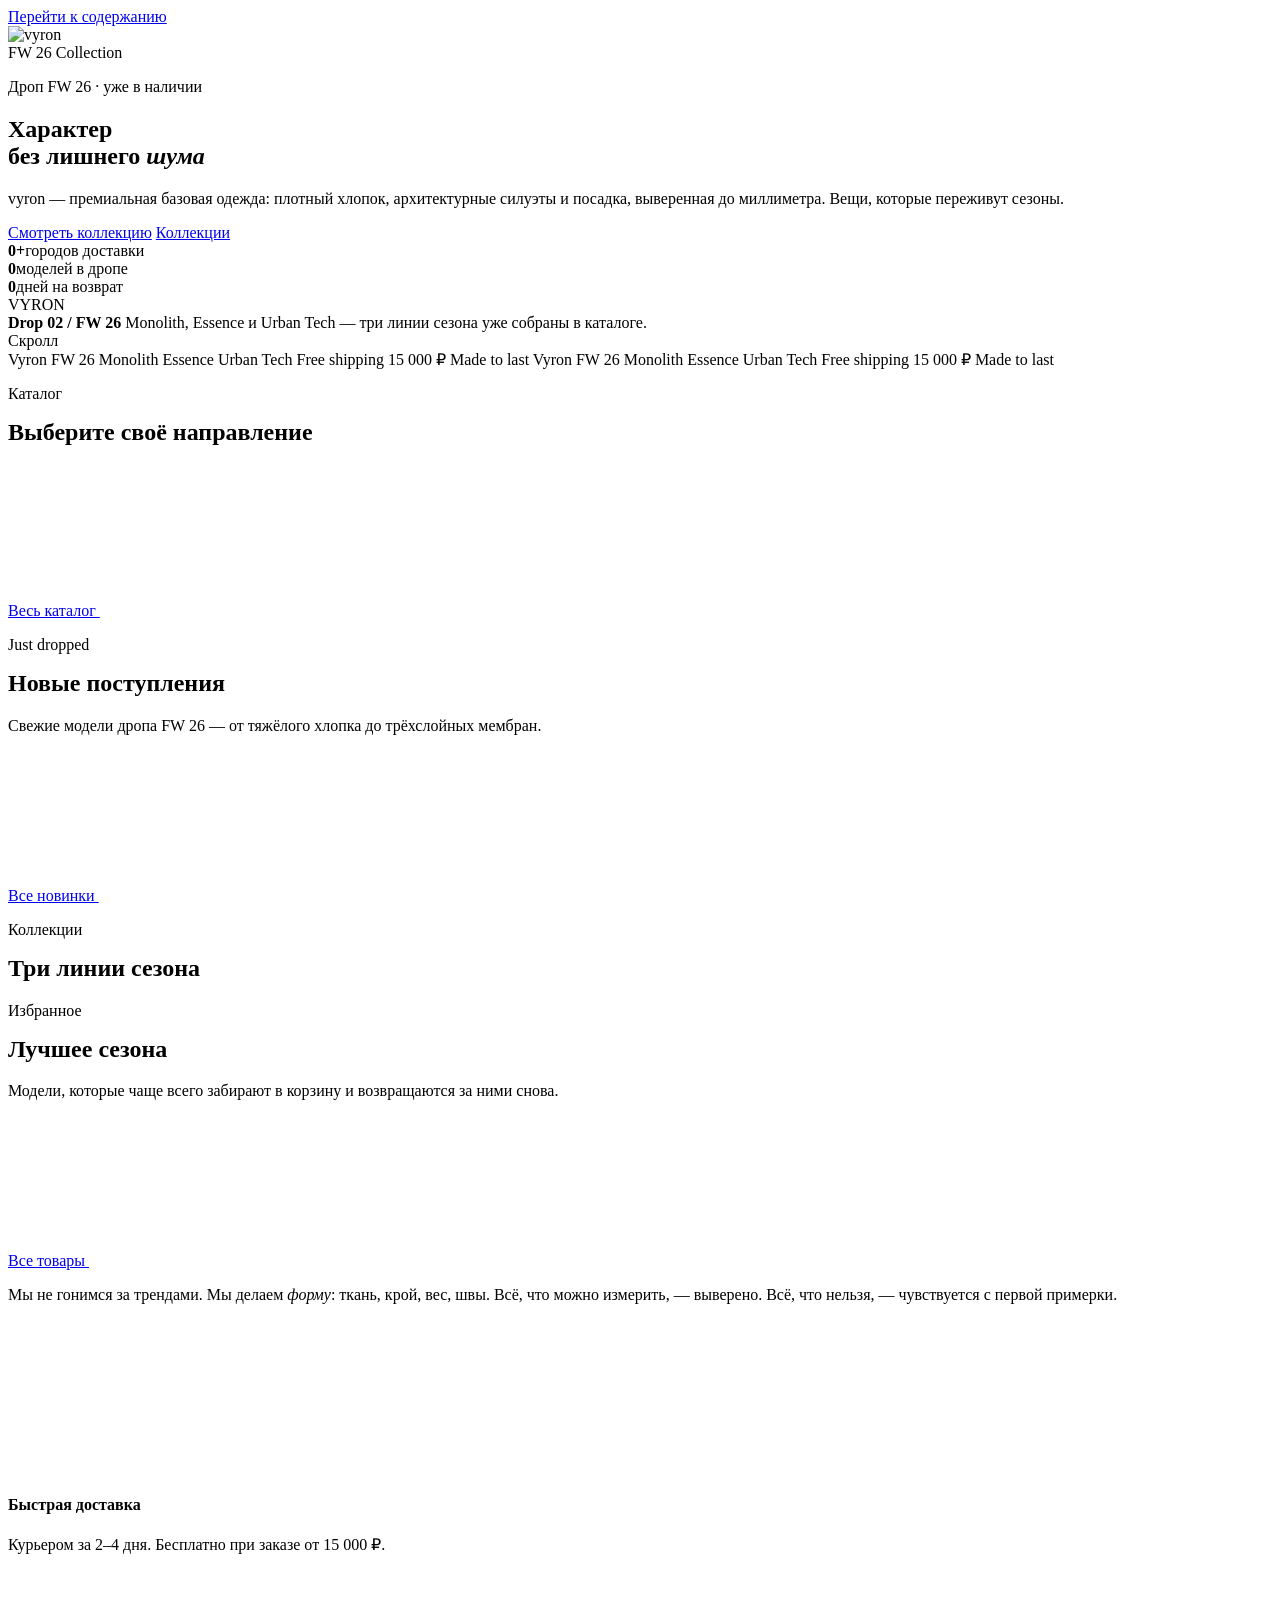
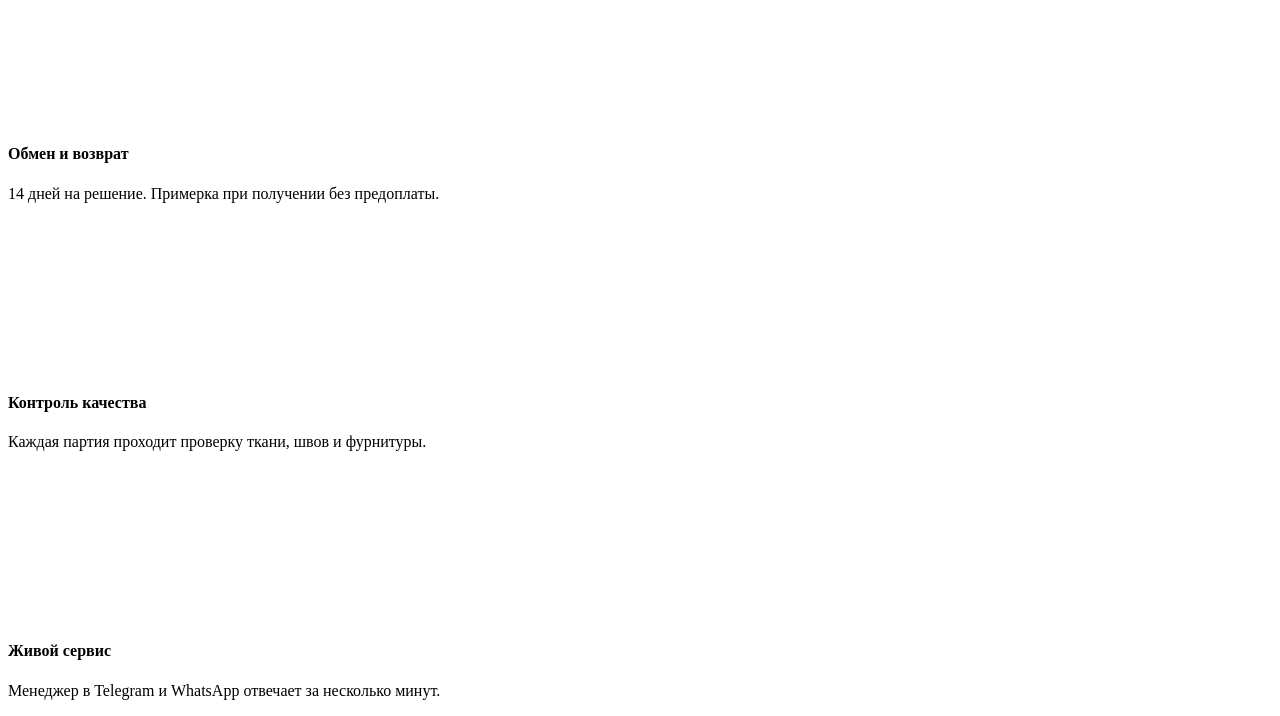
==== index.html @ 5dbfe6c2 "Add files via upload" ====
<!DOCTYPE html>
<html lang="ru">
<head>
  <meta charset="UTF-8">
  <meta name="viewport" content="width=device-width, initial-scale=1.0">
  <title>vyron — премиальная одежда нового поколения</title>
  <meta name="description" content="vyron — премиальный streetwear-бренд. Худи, футболки, брюки и куртки из плотных тканей с выверенными силуэтами. Новый дроп FW 26 уже в наличии.">
  <meta property="og:type" content="website">
  <meta property="og:site_name" content="vyron">
  <meta property="og:title" content="vyron — премиальная одежда нового поколения">
  <meta property="og:description" content="Плотные ткани, выверенные силуэты и никаких компромиссов. Дроп FW 26 в наличии.">
  <meta property="og:image" content="assets/logo.jpg">
  <meta name="theme-color" content="#0a0a0b">
  <link rel="icon" type="image/jpeg" href="assets/logo.jpg">
  <link rel="preconnect" href="https://fonts.googleapis.com">
  <link rel="preconnect" href="https://fonts.gstatic.com" crossorigin>
  <link href="https://fonts.googleapis.com/css2?family=Manrope:wght@400;500;600;700;800&family=Unbounded:wght@300;400;500;600&display=swap" rel="stylesheet">
  <link rel="stylesheet" href="css/variables.css">
  <link rel="stylesheet" href="css/reset.css">
  <link rel="stylesheet" href="css/global.css">
  <link rel="stylesheet" href="css/components.css">
  <link rel="stylesheet" href="css/pages.css">
  <link rel="stylesheet" href="css/responsive.css">
  <noscript><style>[data-reveal]{opacity:1;transform:none}.loader{display:none}</style></noscript>
</head>
<body data-page="home">
  <a class="skip-link" href="#main">Перейти к содержанию</a>
  <div class="loader" id="loader" role="status" aria-label="Загрузка сайта vyron">
    <div class="loader-inner">
      <img src="assets/logo.jpg" alt="vyron">
      <div class="loader-bar"><i></i></div>
      <span class="loader-caption">FW 26 Collection</span>
    </div>
  </div>

  <header id="site-header"></header>

  <main id="main" class="page">
    <section class="hero" aria-label="Главный баннер">
      <div class="hero-orb hero-orb-1" data-parallax="0.1"></div>
      <div class="hero-orb hero-orb-2" data-parallax="0.18"></div>
      <div class="container hero-inner">
        <div class="hero-copy">
          <p class="eyebrow" data-reveal>Дроп FW 26 · уже в наличии</p>
          <h1 class="hero-title" data-reveal data-reveal-delay="80">Характер<br>без лишнего <em>шума</em></h1>
          <p class="hero-sub" data-reveal data-reveal-delay="160">vyron — премиальная базовая одежда: плотный хлопок, архитектурные силуэты и посадка, выверенная до миллиметра. Вещи, которые переживут сезоны.</p>
          <div class="hero-cta" data-reveal data-reveal-delay="240">
            <a href="catalog.html" class="btn btn-primary btn-lg" data-magnetic="16">Смотреть коллекцию</a>
            <a href="#collections" class="btn btn-outline btn-lg">Коллекции</a>
          </div>
          <div class="hero-stats" data-reveal data-reveal-delay="320">
            <div class="hero-stat"><b data-counter="120" data-counter-suffix="+">0+</b><span>городов доставки</span></div>
            <div class="hero-stat"><b data-counter="25">0</b><span>моделей в дропе</span></div>
            <div class="hero-stat"><b data-counter="14">0</b><span>дней на возврат</span></div>
          </div>
        </div>
        <div class="hero-visual" aria-hidden="true">
          <span class="hero-ring"></span>
          <div class="hero-panel hero-panel-main">
            <span class="hero-panel-word">VYRON</span>
          </div>
          <div class="hero-panel-card">
            <b>Drop 02 / FW 26</b>
            <span>Monolith, Essence и Urban Tech — три линии сезона уже собраны в каталоге.</span>
          </div>
        </div>
      </div>
      <div class="hero-scroll-cue"><span>Скролл</span><i></i></div>
    </section>

    <section class="marquee" aria-hidden="true">
      <div class="marquee-track">
        <span>Vyron <i></i> FW 26 <i></i> Monolith <i></i> Essence <i></i> Urban Tech <i></i> Free shipping 15 000 ₽ <i></i> Made to last <i></i></span>
        <span>Vyron <i></i> FW 26 <i></i> Monolith <i></i> Essence <i></i> Urban Tech <i></i> Free shipping 15 000 ₽ <i></i> Made to last <i></i></span>
      </div>
    </section>

    <section class="section container" aria-labelledby="home-cats-title">
      <div class="section-head" data-reveal>
        <div>
          <p class="eyebrow">Каталог</p>
          <h2 id="home-cats-title" style="margin-top:12px">Выберите своё направление</h2>
        </div>
        <a href="catalog.html" class="link-arrow">Весь каталог <svg class="icon"><use href="#i-arrow-right"/></svg></a>
      </div>
      <div class="cat-grid" id="home-categories"></div>
    </section>

    <section class="section container" aria-labelledby="home-new-title">
      <div class="section-head" data-reveal>
        <div>
          <p class="eyebrow">Just dropped</p>
          <h2 id="home-new-title" style="margin-top:12px">Новые поступления</h2>
          <p class="section-sub">Свежие модели дропа FW 26 — от тяжёлого хлопка до трёхслойных мембран.</p>
        </div>
        <a href="catalog.html?category=new" class="link-arrow">Все новинки <svg class="icon"><use href="#i-arrow-right"/></svg></a>
      </div>
      <div class="h-scroll" id="home-new"></div>
    </section>

    <section class="section container" id="collections" aria-labelledby="home-col-title">
      <div class="section-head" data-reveal>
        <div>
          <p class="eyebrow">Коллекции</p>
          <h2 id="home-col-title" style="margin-top:12px">Три линии сезона</h2>
        </div>
      </div>
      <div class="collections-grid" id="collections-grid"></div>
    </section>

    <section class="section container" aria-labelledby="home-feat-title">
      <div class="section-head" data-reveal>
        <div>
          <p class="eyebrow">Избранное</p>
          <h2 id="home-feat-title" style="margin-top:12px">Лучшее сезона</h2>
          <p class="section-sub">Модели, которые чаще всего забирают в корзину и возвращаются за ними снова.</p>
        </div>
        <a href="catalog.html" class="link-arrow">Все товары <svg class="icon"><use href="#i-arrow-right"/></svg></a>
      </div>
      <div class="products-grid" id="home-featured"></div>
    </section>

    <section class="section manifesto container">
      <p class="manifesto-text" data-reveal>Мы не гонимся за трендами. Мы делаем <em>форму</em>: ткань, крой, вес, швы. Всё, что можно измерить, — выверено. Всё, что нельзя, — чувствуется с первой примерки.</p>
    </section>

    <section class="section container" aria-label="Преимущества">
      <div class="values-grid">
        <div class="value-item" data-reveal>
          <span class="value-icon"><svg class="icon"><use href="#i-truck"/></svg></span>
          <h4>Быстрая доставка</h4>
          <p>Курьером за 2–4 дня. Бесплатно при заказе от 15 000 ₽.</p>
        </div>
        <div class="value-item" data-reveal data-reveal-delay="70">
          <span class="value-icon"><svg class="icon"><use href="#i-refresh"/></svg></span>
          <h4>Обмен и возврат</h4>
          <p>14 дней на решение. Примерка при получении без предоплаты.</p>
        </div>
        <div class="value-item" data-reveal data-reveal-delay="140">
          <span class="value-icon"><svg class="icon"><use href="#i-shield"/></svg></span>
          <h4>Контроль качества</h4>
          <p>Каждая партия проходит проверку ткани, швов и фурнитуры.</p>
        </div>
        <div class="value-item" data-reveal data-reveal-delay="210">
          <span class="value-icon"><svg class="icon"><use href="#i-sparkle"/></svg></span>
          <h4>Живой сервис</h4>
          <p>Менеджер в Telegram и WhatsApp отвечает за несколько минут.</p>
        </div>
      </div>
    </section>
  </main>

  <footer id="site-footer"></footer>

  <script src="js/config.js" defer></script>
  <script src="js/utils.js" defer></script>
  <script src="js/products.js" defer></script>
  <script src="js/cart.js" defer></script>
  <script src="js/wishlist.js" defer></script>
  <script src="js/search.js" defer></script>
  <script src="js/ui.js" defer></script>
  <script src="js/animations.js" defer></script>
  <script src="js/catalog.js" defer></script>
  <script src="js/product.js" defer></script>
  <script src="js/checkout.js" defer></script>
  <script src="js/app.js" defer></script>
</body>
</html>
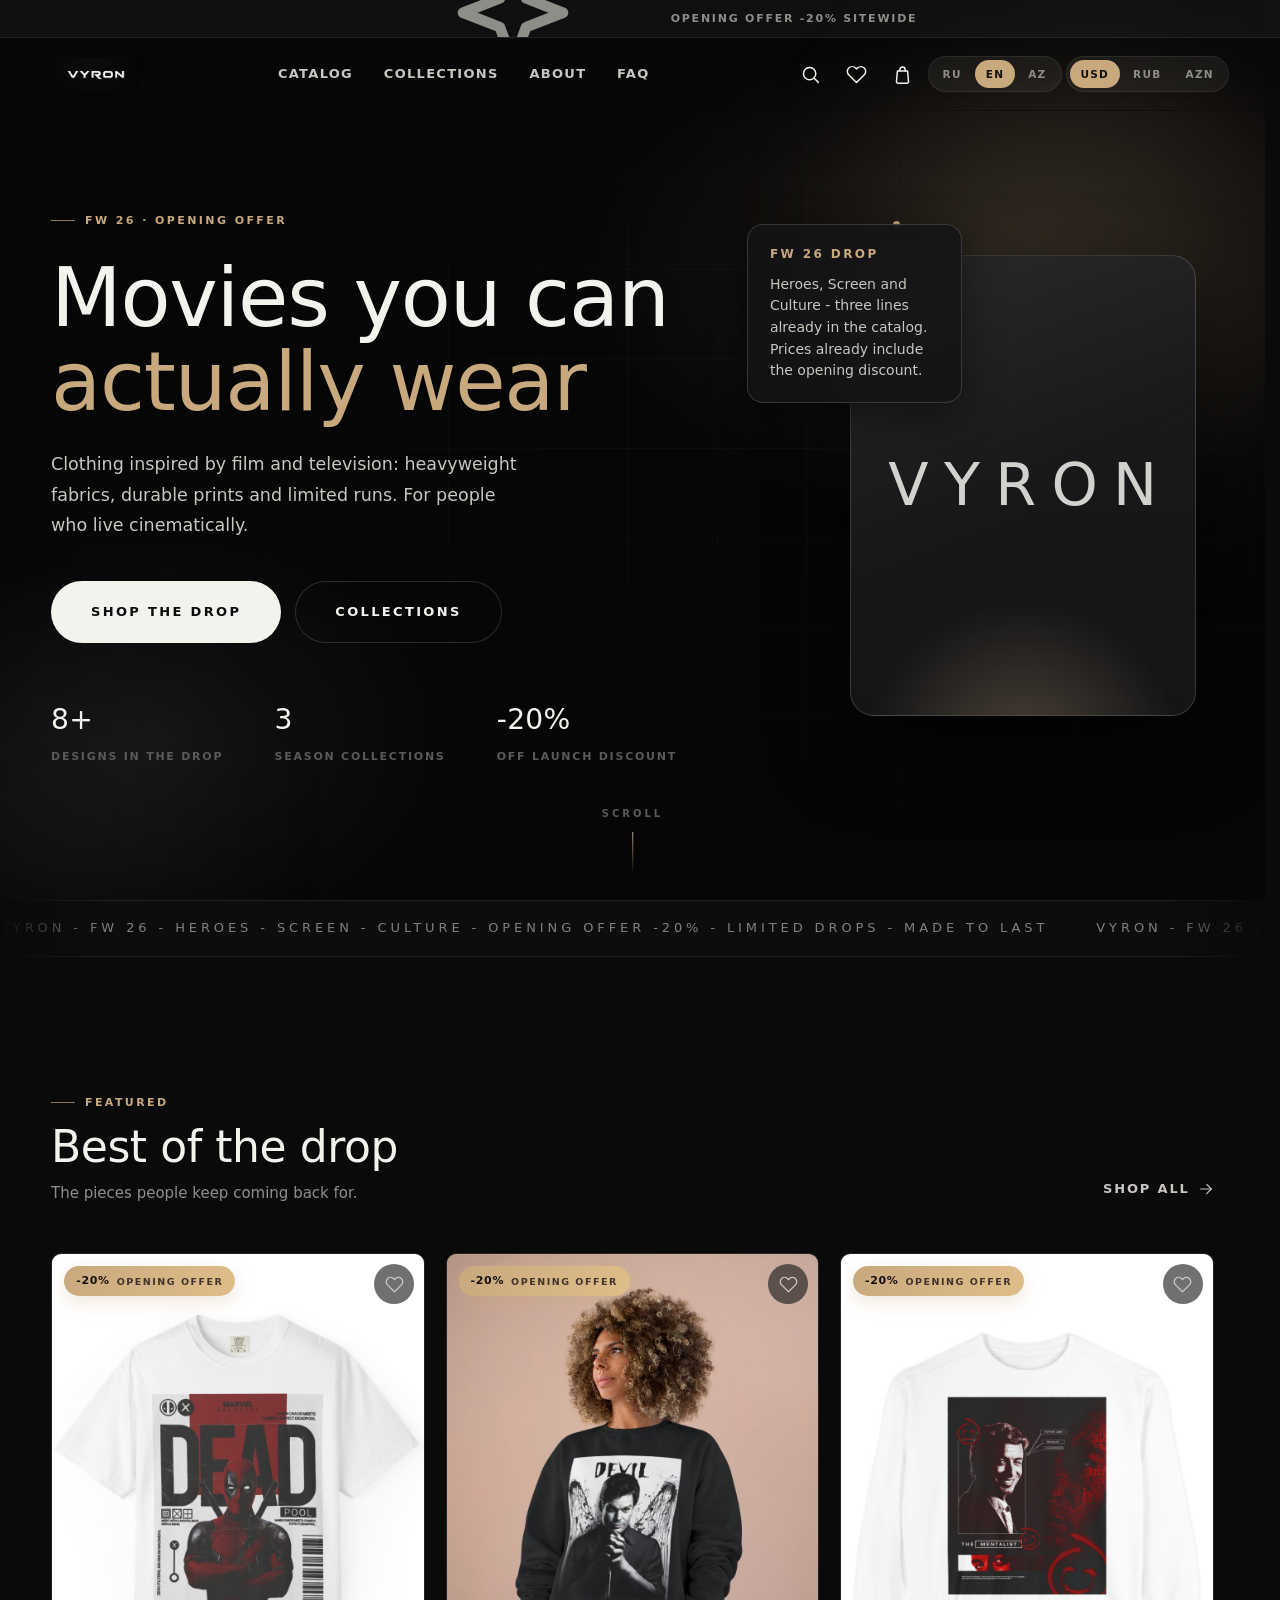
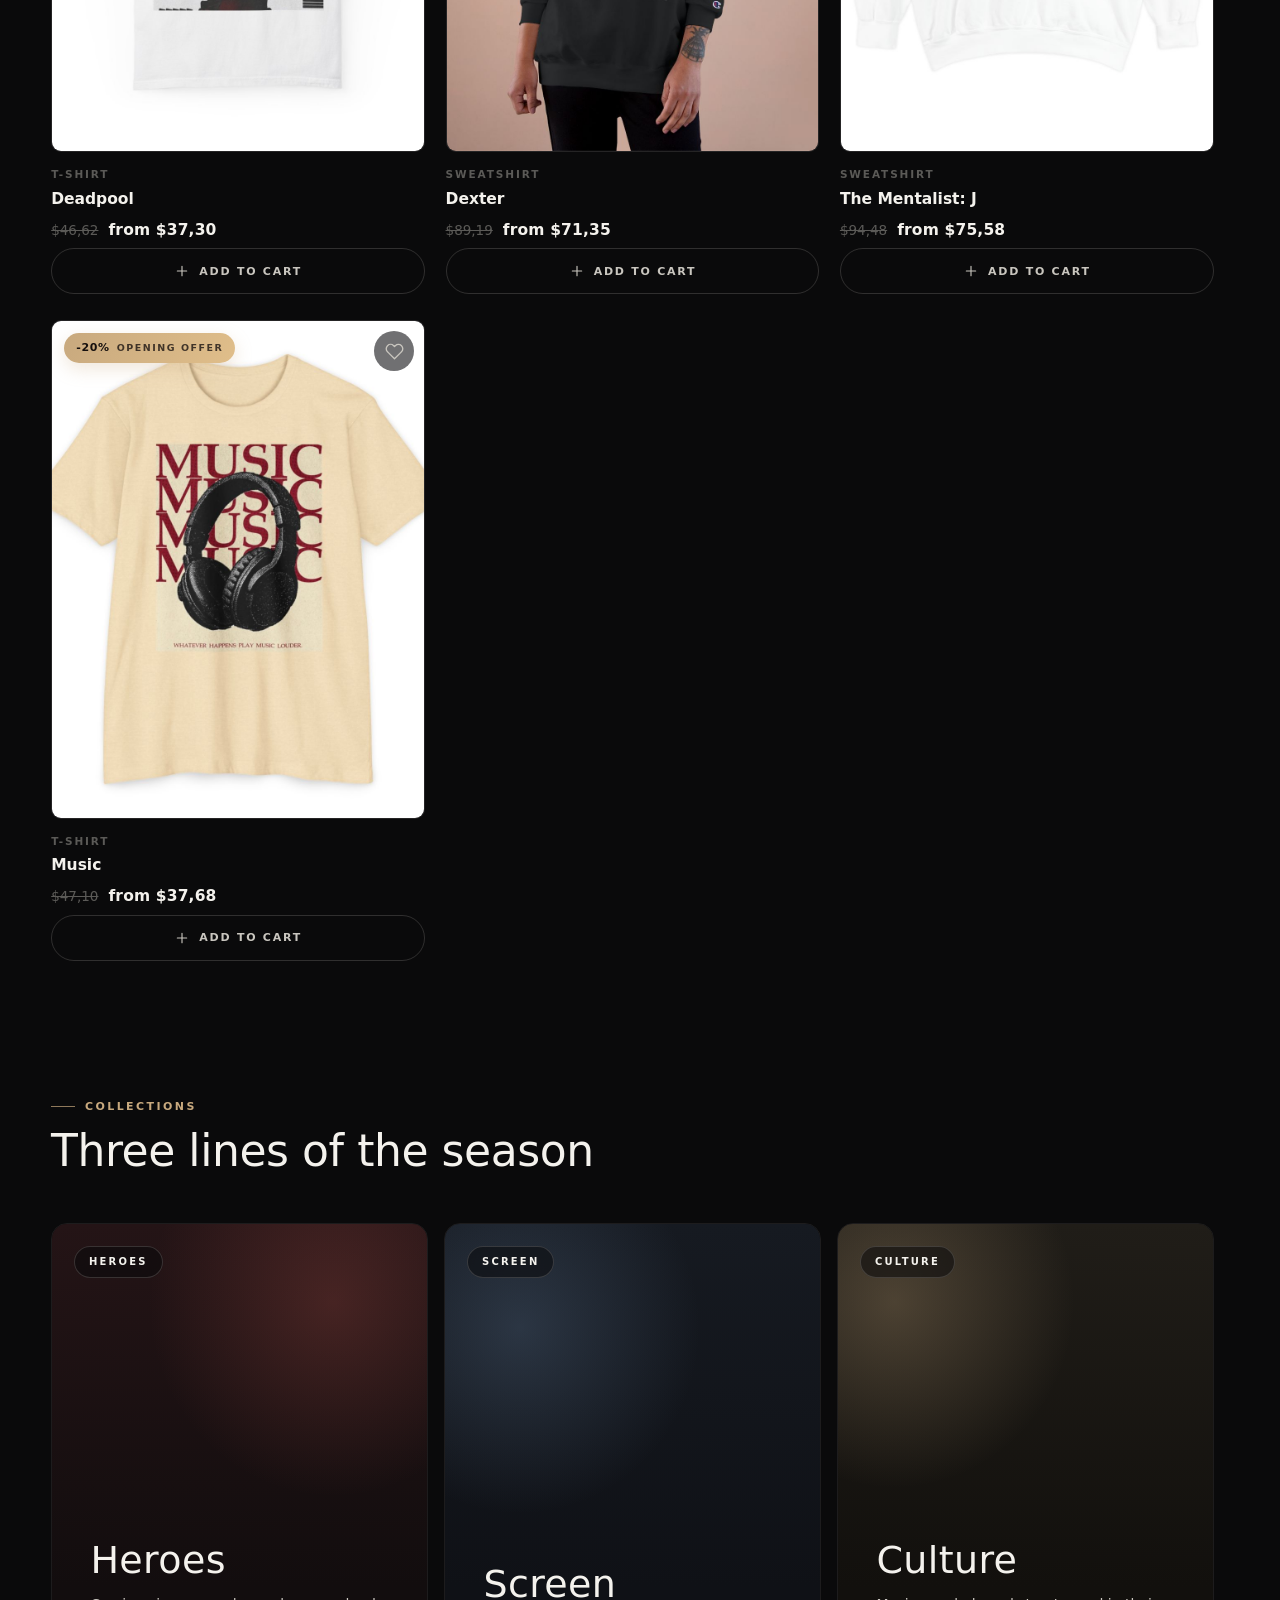
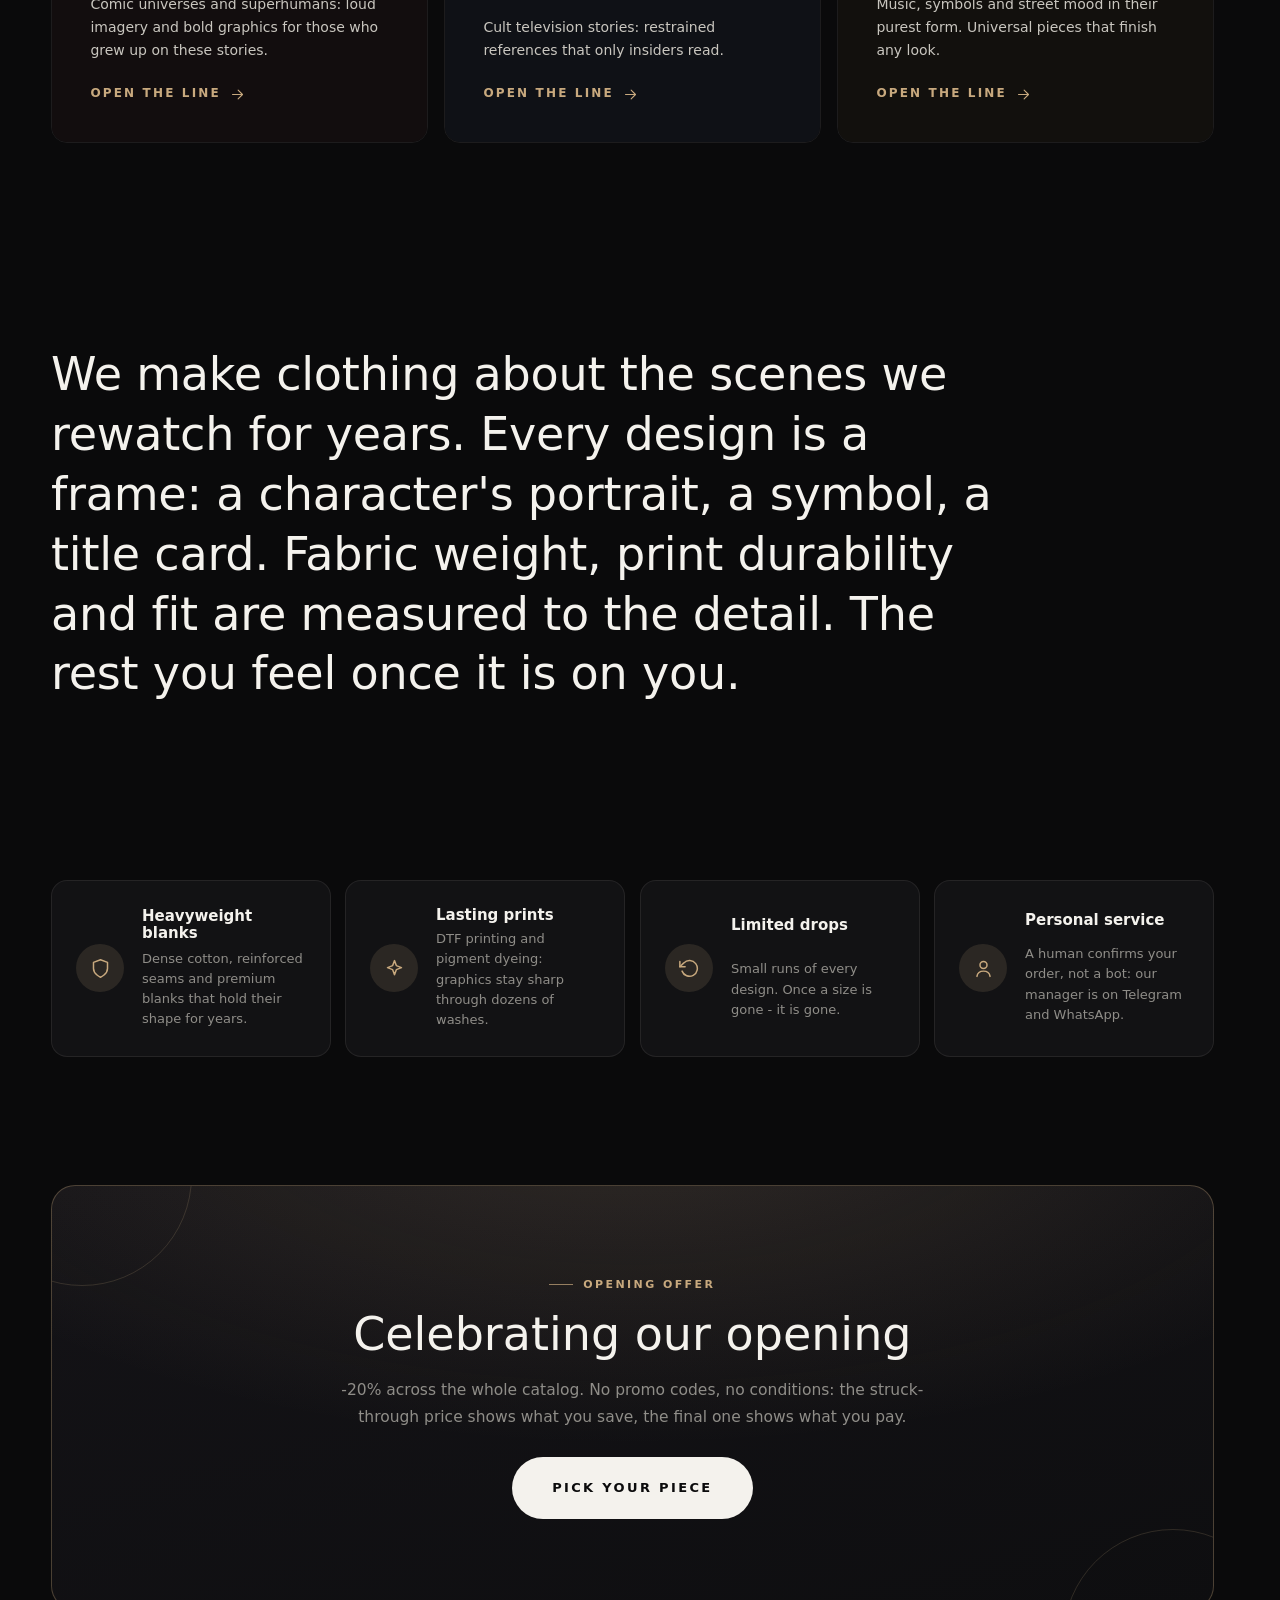
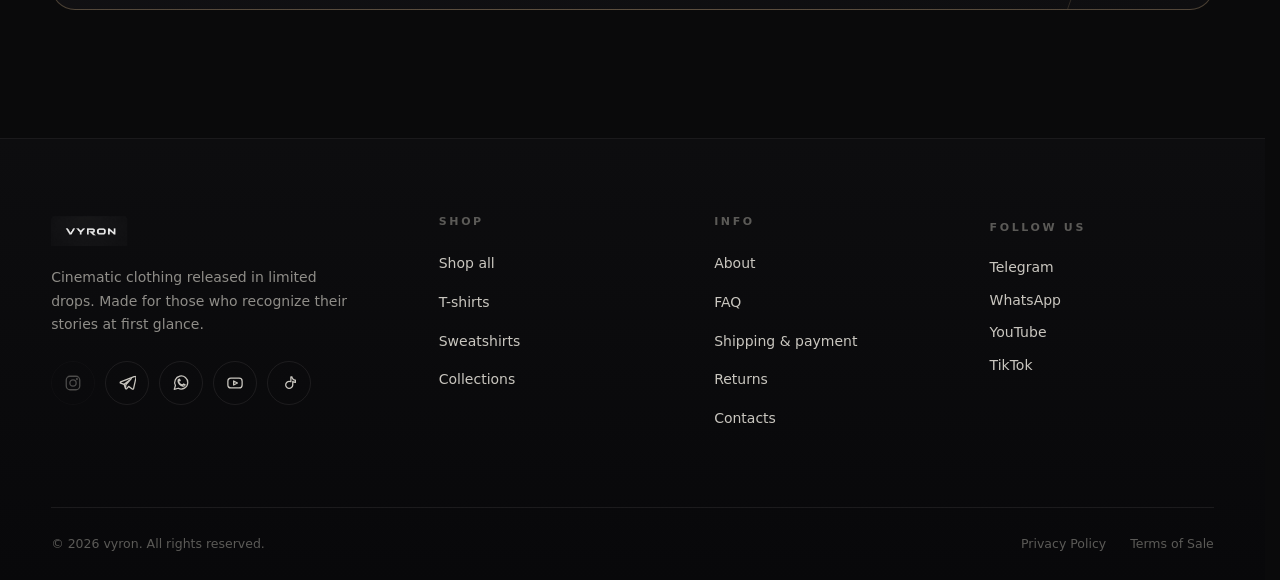
==== commit 40bc4f14: "Add files via upload" ====
--- a/index.html
+++ b/index.html
@@ -3,12 +3,12 @@
 <head>
   <meta charset="UTF-8">
   <meta name="viewport" content="width=device-width, initial-scale=1.0">
-  <title>vyron — премиальная одежда нового поколения</title>
-  <meta name="description" content="vyron — премиальный streetwear-бренд. Худи, футболки, брюки и куртки из плотных тканей с выверенными силуэтами. Новый дроп FW 26 уже в наличии.">
+  <title>vyron - кинематографичная одежда</title>
+  <meta name="description" content="vyron - одежда по мотивам фильмов и сериалов. Плотные ткани, стойкие принты, лимитированные дропы. Скидка в честь открытия -20%.">
   <meta property="og:type" content="website">
   <meta property="og:site_name" content="vyron">
-  <meta property="og:title" content="vyron — премиальная одежда нового поколения">
-  <meta property="og:description" content="Плотные ткани, выверенные силуэты и никаких компромиссов. Дроп FW 26 в наличии.">
+  <meta property="og:title" content="vyron - кинематографичная одежда">
+  <meta property="og:description" content="Плотные ткани, стойкие принты и лимитированные тиражи. Opening Offer -20% на весь каталог.">
   <meta property="og:image" content="assets/logo.jpg">
   <meta name="theme-color" content="#0a0a0b">
   <link rel="icon" type="image/jpeg" href="assets/logo.jpg">
@@ -29,29 +29,29 @@
     <div class="loader-inner">
       <img src="assets/logo.jpg" alt="vyron">
       <div class="loader-bar"><i></i></div>
-      <span class="loader-caption">FW 26 Collection</span>
+      <span class="loader-caption" data-i18n="loader.caption">FW 26 · Opening Offer</span>
     </div>
   </div>
 
   <header id="site-header"></header>
 
   <main id="main" class="page">
-    <section class="hero" aria-label="Главный баннер">
+    <section class="hero" aria-label="vyron FW 26">
       <div class="hero-orb hero-orb-1" data-parallax="0.1"></div>
       <div class="hero-orb hero-orb-2" data-parallax="0.18"></div>
       <div class="container hero-inner">
         <div class="hero-copy">
-          <p class="eyebrow" data-reveal>Дроп FW 26 · уже в наличии</p>
-          <h1 class="hero-title" data-reveal data-reveal-delay="80">Характер<br>без лишнего <em>шума</em></h1>
-          <p class="hero-sub" data-reveal data-reveal-delay="160">vyron — премиальная базовая одежда: плотный хлопок, архитектурные силуэты и посадка, выверенная до миллиметра. Вещи, которые переживут сезоны.</p>
+          <p class="eyebrow" data-reveal data-i18n="hero.eyebrow">FW 26 · Opening Offer</p>
+          <h1 class="hero-title" data-reveal data-reveal-delay="80"><span data-i18n="hero.titleA">Кино, которое</span><br><em data-i18n="hero.titleB">можно носить</em></h1>
+          <p class="hero-sub" data-reveal data-reveal-delay="160" data-i18n="hero.sub">Одежда по мотивам фильмов и сериалов: плотные ткани, стойкие принты и лимитированные тиражи. Для тех, кто живёт кинематографично.</p>
           <div class="hero-cta" data-reveal data-reveal-delay="240">
-            <a href="catalog.html" class="btn btn-primary btn-lg" data-magnetic="16">Смотреть коллекцию</a>
-            <a href="#collections" class="btn btn-outline btn-lg">Коллекции</a>
+            <a href="catalog.html" class="btn btn-primary btn-lg" data-magnetic="16" data-i18n="hero.cta1">Смотреть каталог</a>
+            <a href="#collections" class="btn btn-outline btn-lg" data-i18n="hero.cta2">Коллекции</a>
           </div>
           <div class="hero-stats" data-reveal data-reveal-delay="320">
-            <div class="hero-stat"><b data-counter="120" data-counter-suffix="+">0+</b><span>городов доставки</span></div>
-            <div class="hero-stat"><b data-counter="25">0</b><span>моделей в дропе</span></div>
-            <div class="hero-stat"><b data-counter="14">0</b><span>дней на возврат</span></div>
+            <div class="hero-stat"><b>8+</b><span data-i18n="hero.stat1">дизайнов в дропе</span></div>
+            <div class="hero-stat"><b>3</b><span data-i18n="hero.stat2">коллекции сезона</span></div>
+            <div class="hero-stat"><b>-20%</b><span data-i18n="hero.stat3">скидка на запуск</span></div>
           </div>
         </div>
         <div class="hero-visual" aria-hidden="true">
@@ -60,92 +60,101 @@
             <span class="hero-panel-word">VYRON</span>
           </div>
           <div class="hero-panel-card">
-            <b>Drop 02 / FW 26</b>
-            <span>Monolith, Essence и Urban Tech — три линии сезона уже собраны в каталоге.</span>
+            <b data-i18n="hero.panelCardTitle">Дроп FW 26</b>
+            <span data-i18n="hero.panelCardText">Герои, Сериалы и Культура - три линии уже в каталоге. Цены уже со скидкой открытия.</span>
           </div>
         </div>
       </div>
-      <div class="hero-scroll-cue"><span>Скролл</span><i></i></div>
+      <div class="hero-scroll-cue"><span data-i18n="hero.scroll">Скролл</span><i></i></div>
     </section>
 
     <section class="marquee" aria-hidden="true">
       <div class="marquee-track">
-        <span>Vyron <i></i> FW 26 <i></i> Monolith <i></i> Essence <i></i> Urban Tech <i></i> Free shipping 15 000 ₽ <i></i> Made to last <i></i></span>
-        <span>Vyron <i></i> FW 26 <i></i> Monolith <i></i> Essence <i></i> Urban Tech <i></i> Free shipping 15 000 ₽ <i></i> Made to last <i></i></span>
+        <span data-i18n="marquee">vyron - FW 26 - Heroes - Screen - Culture - Opening Offer -20% - Limited drops - Made to last</span>
+        <span data-i18n="marquee">vyron - FW 26 - Heroes - Screen - Culture - Opening Offer -20% - Limited drops - Made to last</span>
       </div>
     </section>
 
-    <section class="section container" aria-labelledby="home-cats-title">
+    <section class="section container" aria-labelledby="home-feat-title">
       <div class="section-head" data-reveal>
         <div>
-          <p class="eyebrow">Каталог</p>
-          <h2 id="home-cats-title" style="margin-top:12px">Выберите своё направление</h2>
+          <p class="eyebrow" data-i18n="sec.featEyebrow">Избранное</p>
+          <h2 id="home-feat-title" style="margin-top:12px" data-i18n="sec.featTitle">Лучшее дропа</h2>
+          <p class="section-sub" data-i18n="sec.featSub">Модели, которые чаще всего забирают в корзину и возвращаются за ними снова.</p>
         </div>
-        <a href="catalog.html" class="link-arrow">Весь каталог <svg class="icon"><use href="#i-arrow-right"/></svg></a>
+        <a href="catalog.html" class="link-arrow"><span data-i18n="nav.shopAll">Все товары</span> <svg class="icon"><use href="#i-arrow-right"/></svg></a>
       </div>
-      <div class="cat-grid" id="home-categories"></div>
-    </section>
-
-    <section class="section container" aria-labelledby="home-new-title">
-      <div class="section-head" data-reveal>
-        <div>
-          <p class="eyebrow">Just dropped</p>
-          <h2 id="home-new-title" style="margin-top:12px">Новые поступления</h2>
-          <p class="section-sub">Свежие модели дропа FW 26 — от тяжёлого хлопка до трёхслойных мембран.</p>
-        </div>
-        <a href="catalog.html?category=new" class="link-arrow">Все новинки <svg class="icon"><use href="#i-arrow-right"/></svg></a>
-      </div>
-      <div class="h-scroll" id="home-new"></div>
+      <div class="products-grid" id="home-featured"></div>
     </section>
 
     <section class="section container" id="collections" aria-labelledby="home-col-title">
       <div class="section-head" data-reveal>
         <div>
-          <p class="eyebrow">Коллекции</p>
-          <h2 id="home-col-title" style="margin-top:12px">Три линии сезона</h2>
+          <p class="eyebrow" data-i18n="sec.colEyebrow">Коллекции</p>
+          <h2 id="home-col-title" style="margin-top:12px" data-i18n="sec.colTitle">Три линии сезона</h2>
         </div>
       </div>
-      <div class="collections-grid" id="collections-grid"></div>
-    </section>
-
-    <section class="section container" aria-labelledby="home-feat-title">
-      <div class="section-head" data-reveal>
-        <div>
-          <p class="eyebrow">Избранное</p>
-          <h2 id="home-feat-title" style="margin-top:12px">Лучшее сезона</h2>
-          <p class="section-sub">Модели, которые чаще всего забирают в корзину и возвращаются за ними снова.</p>
-        </div>
-        <a href="catalog.html" class="link-arrow">Все товары <svg class="icon"><use href="#i-arrow-right"/></svg></a>
+      <div class="collections-grid">
+        <a href="catalog.html?collection=heroes" class="collection-card" data-reveal>
+          <span class="collection-bg c-heroes"></span>
+          <span class="collection-tag" data-i18n="col.heroes.tag">Heroes</span>
+          <h3 data-i18n="col.heroes.title">Герои</h3>
+          <p data-i18n="col.heroes.desc">Комикс-вселенные и супергерои: громкие образы и контрастная графика для тех, кто вырос на этих историях.</p>
+          <span class="collection-link"><span data-i18n="col.openLink">Открыть линию</span> <svg class="icon"><use href="#i-arrow-right"/></svg></span>
+        </a>
+        <a href="catalog.html?collection=screen" class="collection-card" data-reveal data-reveal-delay="90">
+          <span class="collection-bg c-series"></span>
+          <span class="collection-tag" data-i18n="col.screen.tag">Screen</span>
+          <h3 data-i18n="col.screen.title">Сериалы</h3>
+          <p data-i18n="col.screen.desc">Культовые экранные истории: сдержанные отсылки, которые считывают только свои.</p>
+          <span class="collection-link"><span data-i18n="col.openLink">Открыть линию</span> <svg class="icon"><use href="#i-arrow-right"/></svg></span>
+        </a>
+        <a href="catalog.html?collection=culture" class="collection-card" data-reveal data-reveal-delay="180">
+          <span class="collection-bg c-culture"></span>
+          <span class="collection-tag" data-i18n="col.culture.tag">Culture</span>
+          <h3 data-i18n="col.culture.title">Культура</h3>
+          <p data-i18n="col.culture.desc">Музыка, символы и настроение улиц в чистом виде. Универсальные вещи, собирающие образ целиком.</p>
+          <span class="collection-link"><span data-i18n="col.openLink">Открыть линию</span> <svg class="icon"><use href="#i-arrow-right"/></svg></span>
+        </a>
       </div>
-      <div class="products-grid" id="home-featured"></div>
     </section>
 
     <section class="section manifesto container">
-      <p class="manifesto-text" data-reveal>Мы не гонимся за трендами. Мы делаем <em>форму</em>: ткань, крой, вес, швы. Всё, что можно измерить, — выверено. Всё, что нельзя, — чувствуется с первой примерки.</p>
+      <p class="eyebrow" data-reveal data-i18n="sec.storyEyebrow">Философия</p>
+      <p class="manifesto-text" data-reveal data-reveal-delay="80" data-i18n="sec.storyText">Мы делаем одежду о сценах, которые пересматриваем годами. Каждый дизайн - это кадр: портрет героя, символ, титр. Плотность ткани, стойкость печати и посадка выверены до деталей. Остальное чувствуется, когда вещь на тебе.</p>
     </section>
 
     <section class="section container" aria-label="Преимущества">
       <div class="values-grid">
         <div class="value-item" data-reveal>
-          <span class="value-icon"><svg class="icon"><use href="#i-truck"/></svg></span>
-          <h4>Быстрая доставка</h4>
-          <p>Курьером за 2–4 дня. Бесплатно при заказе от 15 000 ₽.</p>
+          <span class="value-icon"><svg class="icon"><use href="#i-shield"/></svg></span>
+          <h4 data-i18n="why.i1t">Плотные бланки</h4>
+          <p data-i18n="why.i1d">Тяжёлый хлопок, усиленные швы и заготовки премиум-класса, которые держат форму годами.</p>
         </div>
         <div class="value-item" data-reveal data-reveal-delay="70">
-          <span class="value-icon"><svg class="icon"><use href="#i-refresh"/></svg></span>
-          <h4>Обмен и возврат</h4>
-          <p>14 дней на решение. Примерка при получении без предоплаты.</p>
+          <span class="value-icon"><svg class="icon"><use href="#i-sparkle"/></svg></span>
+          <h4 data-i18n="why.i2t">Стойкие принты</h4>
+          <p data-i18n="why.i2d">DTF-печать и пигментное окрашивание: графика сохраняет контраст после десятков стирок.</p>
         </div>
         <div class="value-item" data-reveal data-reveal-delay="140">
-          <span class="value-icon"><svg class="icon"><use href="#i-shield"/></svg></span>
-          <h4>Контроль качества</h4>
-          <p>Каждая партия проходит проверку ткани, швов и фурнитуры.</p>
+          <span class="value-icon"><svg class="icon"><use href="#i-refresh"/></svg></span>
+          <h4 data-i18n="why.i3t">Лимитированные дропы</h4>
+          <p data-i18n="why.i3d">Небольшие тиражи каждого дизайна. Когда размер заканчивается - он заканчивается.</p>
         </div>
         <div class="value-item" data-reveal data-reveal-delay="210">
-          <span class="value-icon"><svg class="icon"><use href="#i-sparkle"/></svg></span>
-          <h4>Живой сервис</h4>
-          <p>Менеджер в Telegram и WhatsApp отвечает за несколько минут.</p>
+          <span class="value-icon"><svg class="icon"><use href="#i-user"/></svg></span>
+          <h4 data-i18n="why.i4t">Живой сервис</h4>
+          <p data-i18n="why.i4d">Заказ подтверждает человек, а не бот: менеджер на связи в Telegram и WhatsApp.</p>
         </div>
+      </div>
+    </section>
+
+    <section class="section container" aria-labelledby="offer-title">
+      <div class="offer-band" data-reveal>
+        <p class="eyebrow" data-i18n="sec.offerEyebrow">Opening Offer</p>
+        <h2 id="offer-title" data-i18n="sec.offerTitle">Скидка в честь открытия</h2>
+        <p class="offer-band-text" data-i18n="sec.offerText">-20% на весь каталог. Без промокодов и условий: зачёркнутая цена показывает выгоду, а итоговая - то, что вы платите.</p>
+        <a href="catalog.html" class="btn btn-primary btn-lg" data-magnetic="14" data-i18n="sec.offerCta">Выбрать вещь</a>
       </div>
     </section>
   </main>
@@ -153,11 +162,13 @@
   <footer id="site-footer"></footer>
 
   <script src="js/config.js" defer></script>
+  <script src="js/i18n.js" defer></script>
+  <script src="js/currency.js" defer></script>
   <script src="js/utils.js" defer></script>
+  <script src="js/catalog.data.js" defer></script>
   <script src="js/products.js" defer></script>
   <script src="js/cart.js" defer></script>
   <script src="js/wishlist.js" defer></script>
-  <script src="js/search.js" defer></script>
   <script src="js/ui.js" defer></script>
   <script src="js/animations.js" defer></script>
   <script src="js/catalog.js" defer></script>
--- a/css/variables.css
+++ b/css/variables.css
@@ -0,0 +1,56 @@
+:root {
+  --color-bg: #0a0a0b;
+  --color-bg-deep: #060607;
+  --color-surface: #121214;
+  --color-surface-2: #18181b;
+  --color-surface-3: #1f1f23;
+  --color-text: #f4f2ed;
+  --color-text-soft: #c9c6bf;
+  --color-muted: #8f8d88;
+  --color-faint: #5b5a57;
+  --color-border: rgba(244, 242, 237, 0.08);
+  --color-border-strong: rgba(244, 242, 237, 0.16);
+  --color-accent: #c8a97e;
+  --color-accent-strong: #ddc094;
+  --color-accent-dim: rgba(200, 169, 126, 0.14);
+  --color-danger: #e0685c;
+  --color-success: #85c9a0;
+
+  --font-display: "Unbounded", "Manrope", system-ui, sans-serif;
+  --font-body: "Manrope", system-ui, -apple-system, "Segoe UI", sans-serif;
+
+  --radius-xs: 6px;
+  --radius-sm: 10px;
+  --radius-md: 16px;
+  --radius-lg: 24px;
+  --radius-xl: 32px;
+  --radius-pill: 999px;
+
+  --transition-fast: 160ms;
+  --transition-normal: 320ms;
+  --transition-slow: 600ms;
+  --ease-out: cubic-bezier(0.22, 1, 0.36, 1);
+  --ease-expo: cubic-bezier(0.19, 1, 0.22, 1);
+  --ease-inout: cubic-bezier(0.65, 0.05, 0.36, 1);
+
+  --shadow-sm: 0 2px 12px rgba(0, 0, 0, 0.35);
+  --shadow-md: 0 12px 40px rgba(0, 0, 0, 0.45);
+  --shadow-lg: 0 32px 80px rgba(0, 0, 0, 0.55);
+  --glow-accent: 0 0 0 1px rgba(200, 169, 126, 0.35), 0 8px 30px rgba(200, 169, 126, 0.12);
+
+  --header-h: 72px;
+  --topbar-h: 38px;
+  --container-max: 1440px;
+  --container-pad: clamp(20px, 4vw, 64px);
+  --section-gap: clamp(72px, 10vw, 140px);
+
+  --z-header: 100;
+  --z-scrim: 200;
+  --z-drawer: 300;
+  --z-modal: 400;
+  --z-search: 500;
+  --z-toast: 700;
+  --z-loader: 900;
+
+  --media-ratio: 3 / 4;
+}
--- a/css/global.css
+++ b/css/global.css
@@ -0,0 +1,1045 @@
+body {
+  background: var(--color-bg);
+  color: var(--color-text);
+  font-family: var(--font-body);
+  font-size: 16px;
+  font-weight: 400;
+}
+
+body.is-locked {
+  overflow: hidden;
+}
+
+.display {
+  font-family: var(--font-display);
+}
+
+.container {
+  width: 100%;
+  max-width: var(--container-max);
+  margin-inline: auto;
+  padding-inline: var(--container-pad);
+}
+
+.container-narrow {
+  width: 100%;
+  max-width: 880px;
+  margin-inline: auto;
+  padding-inline: var(--container-pad);
+}
+
+.section {
+  margin-top: var(--section-gap);
+}
+
+.skip-link {
+  position: fixed;
+  top: -100px;
+  left: 16px;
+  z-index: 999;
+  padding: 12px 20px;
+  background: var(--color-accent);
+  color: #0a0a0b;
+  font-weight: 700;
+  border-radius: var(--radius-xs);
+  transition: top var(--transition-fast) var(--ease-out);
+}
+
+.skip-link:focus-visible {
+  top: 16px;
+}
+
+.eyebrow {
+  display: inline-flex;
+  align-items: center;
+  gap: 10px;
+  font-size: 11px;
+  font-weight: 700;
+  letter-spacing: 0.22em;
+  text-transform: uppercase;
+  color: var(--color-accent);
+}
+
+.eyebrow::before {
+  content: "";
+  width: 24px;
+  height: 1px;
+  background: var(--color-accent);
+  opacity: 0.7;
+}
+
+.h-display {
+  font-family: var(--font-display);
+  font-weight: 500;
+  letter-spacing: -0.01em;
+  line-height: 1.04;
+}
+
+.section-head {
+  display: flex;
+  align-items: flex-end;
+  justify-content: space-between;
+  gap: 24px;
+  margin-bottom: clamp(28px, 4vw, 48px);
+}
+
+.section-head h2 {
+  font-family: var(--font-display);
+  font-weight: 500;
+  font-size: clamp(26px, 4vw, 44px);
+  line-height: 1.08;
+  letter-spacing: -0.01em;
+}
+
+.section-head .section-sub {
+  margin-top: 10px;
+  max-width: 480px;
+  color: var(--color-muted);
+  font-size: 15px;
+  line-height: 1.65;
+}
+
+.link-arrow {
+  display: inline-flex;
+  align-items: center;
+  gap: 8px;
+  font-size: 13px;
+  font-weight: 700;
+  letter-spacing: 0.14em;
+  text-transform: uppercase;
+  color: var(--color-text-soft);
+  white-space: nowrap;
+  padding-block: 6px;
+  transition: color var(--transition-fast) var(--ease-out);
+}
+
+.link-arrow .icon {
+  width: 16px;
+  height: 16px;
+  transition: transform var(--transition-normal) var(--ease-expo);
+}
+
+.link-arrow:hover {
+  color: var(--color-accent);
+}
+
+.link-arrow:hover .icon {
+  transform: translateX(5px);
+}
+
+.btn {
+  --btn-bg: transparent;
+  --btn-color: var(--color-text);
+  position: relative;
+  display: inline-flex;
+  align-items: center;
+  justify-content: center;
+  gap: 10px;
+  min-height: 54px;
+  padding: 15px 30px;
+  background: var(--btn-bg);
+  color: var(--btn-color);
+  font-family: var(--font-body);
+  font-size: 12px;
+  font-weight: 800;
+  letter-spacing: 0.18em;
+  text-transform: uppercase;
+  border-radius: var(--radius-pill);
+  white-space: nowrap;
+  overflow: hidden;
+  isolation: isolate;
+  transition: transform var(--transition-fast) var(--ease-out), background var(--transition-fast) var(--ease-out), color var(--transition-fast) var(--ease-out), border-color var(--transition-fast) var(--ease-out), box-shadow var(--transition-normal) var(--ease-out), opacity var(--transition-fast) linear;
+}
+
+.btn::after {
+  content: "";
+  position: absolute;
+  inset: 0;
+  z-index: -1;
+  background: radial-gradient(120px circle at var(--mx, 50%) var(--my, 50%), rgba(255, 255, 255, 0.18), transparent 65%);
+  opacity: 0;
+  transition: opacity var(--transition-fast) var(--ease-out);
+}
+
+.btn:hover::after {
+  opacity: 1;
+}
+
+.btn:hover {
+  transform: translateY(-2px);
+}
+
+.btn:active {
+  transform: translateY(0) scale(0.985);
+}
+
+.btn:disabled,
+.btn.is-disabled {
+  opacity: 0.38;
+  pointer-events: none;
+}
+
+.btn .icon {
+  width: 17px;
+  height: 17px;
+  flex: none;
+}
+
+.btn-primary {
+  --btn-bg: var(--color-text);
+  --btn-color: #0b0b0c;
+}
+
+.btn-primary:hover {
+  box-shadow: 0 14px 40px rgba(244, 242, 237, 0.14);
+}
+
+.btn-accent {
+  --btn-bg: var(--color-accent);
+  --btn-color: #14100a;
+}
+
+.btn-accent:hover {
+  box-shadow: var(--glow-accent);
+}
+
+.btn-outline {
+  box-shadow: inset 0 0 0 1px var(--color-border-strong);
+}
+
+.btn-outline:hover {
+  box-shadow: inset 0 0 0 1px rgba(244, 242, 237, 0.42);
+}
+
+.btn-ghost {
+  color: var(--color-text-soft);
+}
+
+.btn-ghost:hover {
+  color: var(--color-text);
+  background: rgba(244, 242, 237, 0.06);
+}
+
+.btn-lg {
+  min-height: 62px;
+  padding-inline: 40px;
+  font-size: 13px;
+}
+
+.btn-sm {
+  min-height: 42px;
+  padding: 9px 20px;
+  font-size: 11px;
+  letter-spacing: 0.14em;
+}
+
+.btn-block {
+  width: 100%;
+}
+
+.icon-btn {
+  display: inline-flex;
+  align-items: center;
+  justify-content: center;
+  width: 42px;
+  height: 42px;
+  flex: none;
+  color: inherit;
+  border-radius: var(--radius-pill);
+  transition: background var(--transition-fast) var(--ease-out), transform var(--transition-fast) var(--ease-out), color var(--transition-fast) var(--ease-out);
+}
+
+.icon-btn .icon {
+  width: 21px;
+  height: 21px;
+}
+
+.icon-btn:hover {
+  background: rgba(244, 242, 237, 0.08);
+}
+
+.icon-btn:active {
+  transform: scale(0.92);
+}
+
+.icon {
+  fill: none;
+  stroke: currentColor;
+  stroke-width: 1.7;
+  stroke-linecap: round;
+  stroke-linejoin: round;
+  flex: none;
+}
+
+.count-bubble {
+  position: absolute;
+  top: 2px;
+  right: 0;
+  min-width: 17px;
+  height: 17px;
+  padding: 0 4px;
+  display: grid;
+  place-items: center;
+  background: var(--color-accent);
+  color: #14100a;
+  font-size: 10px;
+  font-weight: 800;
+  line-height: 1;
+  border-radius: var(--radius-pill);
+  transition: transform var(--transition-fast) var(--ease-expo);
+}
+
+.count-bubble.is-hidden {
+  display: none;
+}
+
+.count-bubble.bump {
+  animation: bubble-bump 420ms var(--ease-expo);
+}
+
+@keyframes bubble-bump {
+  30% {
+    transform: scale(1.45);
+  }
+}
+
+.field {
+  position: relative;
+}
+
+.field input,
+.field textarea {
+  width: 100%;
+  padding: 22px 16px 10px;
+  background: var(--color-surface);
+  border: 1px solid var(--color-border);
+  border-radius: var(--radius-sm);
+  color: var(--color-text);
+  font-size: 15px;
+  font-weight: 500;
+  transition: border-color var(--transition-fast) var(--ease-out), background var(--transition-fast) var(--ease-out), box-shadow var(--transition-fast) var(--ease-out);
+}
+
+.field textarea {
+  min-height: 110px;
+  resize: vertical;
+}
+
+.field label {
+  position: absolute;
+  left: 16px;
+  top: 17px;
+  color: var(--color-muted);
+  font-size: 15px;
+  pointer-events: none;
+  transition: all var(--transition-fast) var(--ease-out);
+}
+
+.field input:focus,
+.field textarea:focus {
+  border-color: rgba(200, 169, 126, 0.55);
+  box-shadow: 0 0 0 3px rgba(200, 169, 126, 0.12);
+}
+
+.field input:focus + label,
+.field textarea:focus + label,
+.field input:not(:placeholder-shown) + label,
+.field textarea:not(:placeholder-shown) + label {
+  top: 7px;
+  font-size: 10.5px;
+  letter-spacing: 0.1em;
+  text-transform: uppercase;
+  color: var(--color-accent);
+}
+
+.field.has-error input,
+.field.has-error textarea {
+  border-color: rgba(224, 104, 92, 0.6);
+}
+
+.field-error {
+  display: none;
+  margin-top: 6px;
+  font-size: 12px;
+  color: var(--color-danger);
+}
+
+.field.has-error .field-error {
+  display: block;
+}
+
+.select {
+  position: relative;
+}
+
+.select select {
+  appearance: none;
+  -webkit-appearance: none;
+  width: 100%;
+  padding: 13px 44px 13px 18px;
+  background: var(--color-surface);
+  border: 1px solid var(--color-border);
+  border-radius: var(--radius-pill);
+  color: var(--color-text);
+  font-size: 14px;
+  font-weight: 600;
+  cursor: pointer;
+  transition: border-color var(--transition-fast) var(--ease-out);
+}
+
+.select select:hover {
+  border-color: var(--color-border-strong);
+}
+
+.select::after {
+  content: "";
+  position: absolute;
+  right: 19px;
+  top: 50%;
+  width: 8px;
+  height: 8px;
+  border-right: 1.6px solid var(--color-muted);
+  border-bottom: 1.6px solid var(--color-muted);
+  transform: translateY(-70%) rotate(45deg);
+  pointer-events: none;
+}
+
+.site-header {
+  position: fixed;
+  top: 0;
+  left: 0;
+  right: 0;
+  z-index: var(--z-header);
+  transition: transform var(--transition-normal) var(--ease-inout), background var(--transition-normal) var(--ease-out), border-color var(--transition-normal) var(--ease-out);
+  border-bottom: 1px solid transparent;
+}
+
+.topbar {
+  height: var(--topbar-h);
+  display: flex;
+  align-items: center;
+  justify-content: center;
+  gap: 28px;
+  overflow: hidden;
+  max-height: var(--topbar-h);
+  background: rgba(244, 242, 237, 0.04);
+  border-bottom: 1px solid var(--color-border);
+  font-size: 11px;
+  font-weight: 600;
+  letter-spacing: 0.16em;
+  text-transform: uppercase;
+  color: var(--color-muted);
+  transition: max-height var(--transition-normal) var(--ease-inout), opacity var(--transition-normal) var(--ease-out), border-color var(--transition-normal) var(--ease-out);
+}
+
+.topbar span {
+  display: inline-flex;
+  align-items: center;
+  gap: 8px;
+}
+
+.topbar span:not(:first-child)::before {
+  content: "/";
+  margin-right: 20px;
+  color: var(--color-faint);
+}
+
+.header-inner {
+  display: flex;
+  align-items: center;
+  justify-content: space-between;
+  gap: 24px;
+  height: var(--header-h);
+  transition: height var(--transition-normal) var(--ease-inout);
+}
+
+.brand-logo {
+  display: inline-flex;
+  align-items: center;
+  flex: none;
+}
+
+.brand-logo img {
+  height: clamp(26px, 3vw, 34px);
+  width: auto;
+  object-fit: contain;
+  mix-blend-mode: screen;
+  filter: brightness(1.05);
+}
+
+.main-nav {
+  display: flex;
+  align-items: center;
+  gap: clamp(18px, 2.4vw, 36px);
+}
+
+.main-nav a {
+  position: relative;
+  padding-block: 6px;
+  font-size: 13px;
+  font-weight: 700;
+  letter-spacing: 0.1em;
+  text-transform: uppercase;
+  color: var(--color-text-soft);
+  transition: color var(--transition-fast) var(--ease-out);
+}
+
+.main-nav a::after {
+  content: "";
+  position: absolute;
+  left: 0;
+  bottom: 0;
+  width: 100%;
+  height: 1.5px;
+  background: var(--color-accent);
+  transform: scaleX(0);
+  transform-origin: right center;
+  transition: transform var(--transition-normal) var(--ease-expo);
+}
+
+.main-nav a:hover,
+.main-nav a.is-active {
+  color: var(--color-text);
+}
+
+.main-nav a:hover::after,
+.main-nav a.is-active::after {
+  transform: scaleX(1);
+  transform-origin: left center;
+}
+
+.header-actions {
+  display: flex;
+  align-items: center;
+  gap: 4px;
+}
+
+.site-header.is-scrolled {
+  background: rgba(10, 10, 11, 0.82);
+  -webkit-backdrop-filter: blur(18px) saturate(1.4);
+  backdrop-filter: blur(18px) saturate(1.4);
+  border-bottom-color: var(--color-border);
+}
+
+.site-header.is-scrolled .topbar {
+  max-height: 0;
+  opacity: 0;
+  border-bottom-color: transparent;
+}
+
+.site-header.is-scrolled .header-inner {
+  height: 60px;
+}
+
+body[data-page="home"] .site-header:not(.is-scrolled) {
+  background: linear-gradient(rgba(6, 6, 7, 0.5), rgba(6, 6, 7, 0));
+}
+
+.burger {
+  display: none;
+}
+
+.scrim {
+  position: fixed;
+  inset: 0;
+  z-index: var(--z-scrim);
+  background: rgba(6, 6, 7, 0.66);
+  -webkit-backdrop-filter: blur(6px);
+  backdrop-filter: blur(6px);
+  opacity: 0;
+  pointer-events: none;
+  transition: opacity var(--transition-normal) var(--ease-out);
+}
+
+.scrim.is-open {
+  opacity: 1;
+  pointer-events: auto;
+}
+
+.drawer {
+  position: fixed;
+  top: 0;
+  bottom: 0;
+  right: 0;
+  z-index: var(--z-drawer);
+  width: min(440px, calc(100vw - 24px));
+  display: flex;
+  flex-direction: column;
+  background: #101012;
+  border-left: 1px solid var(--color-border);
+  box-shadow: var(--shadow-lg);
+  transform: translateX(103%);
+  visibility: hidden;
+  transition: transform var(--transition-slow) var(--ease-expo), visibility 0s linear var(--transition-slow);
+}
+
+.drawer.is-open {
+  transform: translateX(0);
+  visibility: visible;
+  transition: transform var(--transition-slow) var(--ease-expo);
+}
+
+.drawer-header {
+  display: flex;
+  align-items: center;
+  justify-content: space-between;
+  gap: 16px;
+  padding: 22px 26px;
+  border-bottom: 1px solid var(--color-border);
+}
+
+.drawer-title {
+  font-family: var(--font-display);
+  font-size: 17px;
+  font-weight: 500;
+  letter-spacing: 0.02em;
+}
+
+.drawer-title small {
+  margin-left: 10px;
+  font-family: var(--font-body);
+  font-size: 12px;
+  font-weight: 600;
+  color: var(--color-muted);
+}
+
+.drawer-body {
+  flex: 1;
+  overflow-y: auto;
+  overscroll-behavior: contain;
+  padding: 20px 26px;
+  scrollbar-width: thin;
+  scrollbar-color: var(--color-surface-3) transparent;
+}
+
+.drawer-footer {
+  padding: 20px 26px 26px;
+  border-top: 1px solid var(--color-border);
+  background: #101012;
+}
+
+.modal-root {
+  position: fixed;
+  inset: 0;
+  z-index: var(--z-modal);
+  display: grid;
+  place-items: center;
+  padding: 20px;
+  pointer-events: none;
+}
+
+.modal {
+  position: relative;
+  width: min(560px, 100%);
+  max-height: min(86vh, 780px);
+  display: flex;
+  flex-direction: column;
+  background: #121214;
+  border: 1px solid var(--color-border-strong);
+  border-radius: var(--radius-md);
+  box-shadow: var(--shadow-lg);
+  opacity: 0;
+  transform: translateY(26px) scale(0.97);
+  transition: opacity var(--transition-normal) var(--ease-out), transform var(--transition-normal) var(--ease-expo);
+}
+
+.modal-root.is-open {
+  pointer-events: auto;
+}
+
+.modal-root.is-open .modal {
+  opacity: 1;
+  transform: translateY(0) scale(1);
+}
+
+.modal-wide {
+  width: min(760px, 100%);
+}
+
+.toast-stack {
+  position: fixed;
+  left: 50%;
+  bottom: 24px;
+  z-index: var(--z-toast);
+  display: flex;
+  flex-direction: column;
+  align-items: center;
+  gap: 10px;
+  transform: translateX(-50%);
+  pointer-events: none;
+}
+
+.toast {
+  display: flex;
+  align-items: center;
+  gap: 12px;
+  max-width: min(92vw, 480px);
+  padding: 13px 20px;
+  background: rgba(24, 24, 27, 0.92);
+  -webkit-backdrop-filter: blur(14px);
+  backdrop-filter: blur(14px);
+  border: 1px solid var(--color-border-strong);
+  border-radius: var(--radius-pill);
+  box-shadow: var(--shadow-md);
+  font-size: 13.5px;
+  font-weight: 600;
+  color: var(--color-text);
+  animation: toast-in var(--transition-slow) var(--ease-expo);
+  pointer-events: auto;
+}
+
+.toast.is-leaving {
+  animation: toast-out var(--transition-normal) var(--ease-in) forwards;
+}
+
+.toast .icon {
+  width: 17px;
+  height: 17px;
+  color: var(--color-success);
+}
+
+.toast.toast-error .icon {
+  color: var(--color-danger);
+}
+
+@keyframes toast-in {
+  from {
+    opacity: 0;
+    transform: translateY(18px) scale(0.94);
+  }
+}
+
+@keyframes toast-out {
+  to {
+    opacity: 0;
+    transform: translateY(12px) scale(0.96);
+  }
+}
+
+.loader {
+  position: fixed;
+  inset: 0;
+  z-index: var(--z-loader);
+  display: grid;
+  place-items: center;
+  background: var(--color-bg-deep);
+  transition: opacity 560ms var(--ease-inout), visibility 0s linear 560ms;
+}
+
+.loader.is-done {
+  opacity: 0;
+  visibility: hidden;
+  pointer-events: none;
+}
+
+.loader-inner {
+  display: flex;
+  flex-direction: column;
+  align-items: center;
+  gap: 26px;
+  animation: loader-fade 700ms var(--ease-out);
+}
+
+.loader-inner img {
+  height: 34px;
+  width: auto;
+  object-fit: contain;
+  mix-blend-mode: screen;
+}
+
+.loader-bar {
+  width: 148px;
+  height: 1.5px;
+  background: rgba(244, 242, 237, 0.12);
+  overflow: hidden;
+  border-radius: var(--radius-pill);
+}
+
+.loader-bar i {
+  display: block;
+  width: 100%;
+  height: 100%;
+  background: var(--color-accent);
+  transform: scaleX(0);
+  transform-origin: left center;
+  animation: loader-fill 1s var(--ease-inout) forwards;
+}
+
+.loader-caption {
+  font-size: 10px;
+  font-weight: 700;
+  letter-spacing: 0.34em;
+  text-transform: uppercase;
+  color: var(--color-faint);
+}
+
+@keyframes loader-fill {
+  to {
+    transform: scaleX(1);
+  }
+}
+
+@keyframes loader-fade {
+  from {
+    opacity: 0;
+    transform: translateY(8px);
+  }
+}
+
+.site-footer {
+  margin-top: var(--section-gap);
+  border-top: 1px solid var(--color-border);
+  background: linear-gradient(#0d0d0f, #08080a);
+}
+
+.footer-grid {
+  display: grid;
+  grid-template-columns: 1.5fr repeat(3, 1fr);
+  gap: clamp(32px, 4vw, 64px);
+  padding-block: clamp(52px, 6vw, 88px);
+}
+
+.footer-brand img {
+  height: 30px;
+  width: auto;
+  object-fit: contain;
+  mix-blend-mode: screen;
+  margin-bottom: 20px;
+}
+
+.footer-brand p {
+  max-width: 300px;
+  color: var(--color-muted);
+  font-size: 14px;
+  line-height: 1.7;
+  margin-bottom: 24px;
+}
+
+.footer-socials {
+  display: flex;
+  gap: 10px;
+}
+
+.social-btn {
+  display: inline-flex;
+  align-items: center;
+  justify-content: center;
+  width: 44px;
+  height: 44px;
+  color: var(--color-text-soft);
+  border: 1px solid var(--color-border);
+  border-radius: var(--radius-pill);
+  transition: all var(--transition-fast) var(--ease-out);
+}
+
+.social-btn .icon {
+  width: 18px;
+  height: 18px;
+}
+
+.social-btn:hover {
+  color: #14100a;
+  background: var(--color-accent);
+  border-color: var(--color-accent);
+  transform: translateY(-3px);
+}
+
+.footer-col h4 {
+  font-size: 11px;
+  font-weight: 800;
+  letter-spacing: 0.24em;
+  text-transform: uppercase;
+  color: var(--color-faint);
+  margin-bottom: 22px;
+}
+
+.footer-col ul {
+  display: grid;
+  gap: 13px;
+}
+
+.footer-col a {
+  font-size: 14px;
+  font-weight: 500;
+  color: var(--color-text-soft);
+  transition: color var(--transition-fast) var(--ease-out), padding-left var(--transition-fast) var(--ease-out);
+}
+
+.footer-col a:hover {
+  color: var(--color-accent);
+}
+
+.newsletter-form {
+  display: flex;
+  align-items: center;
+  gap: 8px;
+  padding: 6px 6px 6px 20px;
+  background: var(--color-surface);
+  border: 1px solid var(--color-border);
+  border-radius: var(--radius-pill);
+  transition: border-color var(--transition-fast) var(--ease-out), box-shadow var(--transition-fast) var(--ease-out);
+}
+
+.newsletter-form:focus-within {
+  border-color: rgba(200, 169, 126, 0.5);
+  box-shadow: 0 0 0 3px rgba(200, 169, 126, 0.1);
+}
+
+.newsletter-form input {
+  flex: 1;
+  min-width: 0;
+  font-size: 14px;
+  font-weight: 500;
+}
+
+.newsletter-form input::placeholder {
+  color: var(--color-faint);
+}
+
+.newsletter-form button {
+  flex: none;
+  width: 46px;
+  height: 46px;
+  display: grid;
+  place-items: center;
+  background: var(--color-text);
+  color: #0b0b0c;
+  border-radius: var(--radius-pill);
+  transition: background var(--transition-fast) var(--ease-out), transform var(--transition-fast) var(--ease-expo);
+}
+
+.newsletter-form button .icon {
+  width: 18px;
+  height: 18px;
+}
+
+.newsletter-form button:hover {
+  background: var(--color-accent);
+  transform: rotate(-35deg);
+}
+
+.newsletter-note {
+  margin-top: 14px;
+  font-size: 12.5px;
+  color: var(--color-faint);
+}
+
+.newsletter-success {
+  display: none;
+  align-items: center;
+  gap: 10px;
+  color: var(--color-success);
+  font-size: 14px;
+  font-weight: 600;
+}
+
+.newsletter-success .icon {
+  width: 18px;
+  height: 18px;
+}
+
+.newsletter.is-done form {
+  display: none;
+}
+
+.newsletter.is-done .newsletter-success {
+  display: inline-flex;
+}
+
+.footer-bottom {
+  display: flex;
+  align-items: center;
+  justify-content: space-between;
+  gap: 16px;
+  flex-wrap: wrap;
+  padding-block: 26px;
+  border-top: 1px solid var(--color-border);
+  font-size: 12.5px;
+  color: var(--color-faint);
+}
+
+.footer-bottom nav {
+  display: flex;
+  gap: 24px;
+}
+
+.footer-bottom a,
+.footer-bottom-link {
+  font-size: inherit;
+  color: inherit;
+  transition: color var(--transition-fast) var(--ease-out);
+}
+
+.footer-bottom-link {
+  padding: 0;
+}
+
+.footer-bottom a:hover,
+.footer-bottom-link:hover {
+  color: var(--color-text-soft);
+}
+
+.visually-hidden {
+  position: absolute;
+  width: 1px;
+  height: 1px;
+  overflow: hidden;
+  clip-path: inset(50%);
+  white-space: nowrap;
+}
+
+.social-btn.is-disabled {
+  opacity: 0.35;
+  cursor: not-allowed;
+}
+
+.social-btn.is-disabled:hover {
+  color: var(--color-text-soft);
+  background: transparent;
+  border-color: var(--color-border);
+  transform: none;
+}
+
+.page {
+  min-height: 60vh;
+}
+
+.page-enter {
+  animation: page-enter 640ms var(--ease-out) both;
+}
+
+@keyframes page-enter {
+  from {
+    opacity: 0;
+    transform: translateY(14px);
+  }
+}
+
+[data-reveal] {
+  opacity: 0;
+  transform: translateY(28px);
+  transition: opacity 700ms var(--ease-out), transform 850ms var(--ease-expo);
+  will-change: opacity, transform;
+}
+
+[data-reveal].is-visible {
+  opacity: 1;
+  transform: none;
+}
+
+@media (prefers-reduced-motion: reduce) {
+  [data-reveal] {
+    opacity: 1;
+    transform: none;
+    transition: none;
+  }
+
+  .marquee-track,
+  .hero-panel-main,
+  .hero-panel-card,
+  .hero-ring,
+  .hero-scroll-cue i,
+  .loader-bar i {
+    animation: none !important;
+  }
+}
--- a/css/components.css
+++ b/css/components.css
@@ -0,0 +1,1331 @@
+.product-card {
+  position: relative;
+  display: flex;
+  flex-direction: column;
+  gap: 14px;
+}
+
+.product-media {
+  position: relative;
+  display: block;
+  aspect-ratio: var(--media-ratio);
+  overflow: hidden;
+  border-radius: var(--radius-sm);
+  background: var(--color-surface);
+  border: 1px solid var(--color-border);
+}
+
+.product-media img {
+  position: absolute;
+  inset: 0;
+  width: 100%;
+  height: 100%;
+  object-fit: cover;
+  transition: opacity 700ms var(--ease-inout), transform 900ms var(--ease-expo);
+}
+
+.product-media .img-alt {
+  opacity: 0;
+}
+
+.product-media:hover img.img-main,
+.product-card:focus-within .product-media img.img-main {
+  transform: scale(1.055);
+}
+
+.product-media:hover img.img-alt.is-loaded {
+  opacity: 1;
+  transform: scale(1.03);
+}
+
+.media-fallback {
+  position: absolute;
+  inset: 0;
+  display: grid;
+  place-items: center;
+  background:
+    radial-gradient(120% 90% at 20% 10%, rgba(244, 242, 237, 0.07), transparent 55%),
+    radial-gradient(100% 80% at 85% 90%, rgba(200, 169, 126, 0.09), transparent 60%),
+    linear-gradient(160deg, #17171a, #101013 60%, #141417);
+}
+
+.media-fallback::before {
+  content: "";
+  position: absolute;
+  width: min(58%, 220px);
+  aspect-ratio: 1;
+  border: 1px solid rgba(244, 242, 237, 0.09);
+  border-radius: 50%;
+}
+
+.media-fallback span {
+  font-family: var(--font-display);
+  font-size: clamp(15px, 2vw, 22px);
+  font-weight: 300;
+  letter-spacing: 0.32em;
+  text-transform: uppercase;
+  color: rgba(244, 242, 237, 0.28);
+  padding-left: 0.32em;
+  text-align: center;
+}
+
+.product-badges {
+  position: absolute;
+  top: 12px;
+  left: 12px;
+  z-index: 3;
+  display: flex;
+  flex-direction: column;
+  gap: 6px;
+  align-items: flex-start;
+}
+
+.badge {
+  display: inline-flex;
+  align-items: center;
+  padding: 6px 11px;
+  font-size: 9.5px;
+  font-weight: 800;
+  letter-spacing: 0.18em;
+  text-transform: uppercase;
+  border-radius: var(--radius-pill);
+  -webkit-backdrop-filter: blur(8px);
+  backdrop-filter: blur(8px);
+}
+
+.badge-new {
+  color: var(--color-text);
+  background: rgba(18, 18, 20, 0.72);
+  box-shadow: inset 0 0 0 1px rgba(244, 242, 237, 0.25);
+}
+
+.badge-sale {
+  color: #16100e;
+  background: var(--color-danger);
+}
+
+.wish-btn {
+  position: absolute;
+  top: 10px;
+  right: 10px;
+  z-index: 3;
+  width: 40px;
+  height: 40px;
+  display: grid;
+  place-items: center;
+  color: var(--color-text-soft);
+  background: rgba(18, 18, 20, 0.6);
+  border-radius: var(--radius-pill);
+  -webkit-backdrop-filter: blur(10px);
+  backdrop-filter: blur(10px);
+  transition: all var(--transition-fast) var(--ease-out);
+}
+
+.wish-btn .icon {
+  width: 19px;
+  height: 19px;
+  transition: transform var(--transition-normal) var(--ease-expo);
+}
+
+.wish-btn:hover {
+  color: var(--color-text);
+  transform: scale(1.08);
+}
+
+.wish-btn.is-active {
+  color: var(--color-danger);
+}
+
+.wish-btn.is-active .icon {
+  fill: currentColor;
+  animation: wish-pop 420ms var(--ease-expo);
+}
+
+@keyframes wish-pop {
+  40% {
+    transform: scale(1.35);
+  }
+}
+
+.quick-view {
+  position: absolute;
+  left: 12px;
+  right: 12px;
+  bottom: 12px;
+  z-index: 3;
+  min-height: 44px;
+  display: inline-flex;
+  align-items: center;
+  justify-content: center;
+  gap: 8px;
+  font-size: 11px;
+  font-weight: 800;
+  letter-spacing: 0.16em;
+  text-transform: uppercase;
+  color: var(--color-text);
+  background: rgba(16, 16, 18, 0.78);
+  border-radius: var(--radius-sm);
+  -webkit-backdrop-filter: blur(12px);
+  backdrop-filter: blur(12px);
+  box-shadow: inset 0 0 0 1px rgba(244, 242, 237, 0.14);
+  opacity: 0;
+  transform: translateY(10px);
+  transition: opacity var(--transition-normal) var(--ease-out), transform var(--transition-normal) var(--ease-expo), background var(--transition-fast) linear;
+}
+
+.quick-view .icon {
+  width: 16px;
+  height: 16px;
+}
+
+.quick-view:hover {
+  background: var(--color-accent);
+  color: #16100e;
+  box-shadow: none;
+}
+
+.product-card:hover .quick-view,
+.product-card:focus-within .quick-view {
+  opacity: 1;
+  transform: translateY(0);
+}
+
+.product-info {
+  display: grid;
+  gap: 6px;
+}
+
+.product-cat {
+  font-size: 10.5px;
+  font-weight: 700;
+  letter-spacing: 0.18em;
+  text-transform: uppercase;
+  color: var(--color-faint);
+}
+
+.product-name {
+  font-family: var(--font-body);
+  font-size: 15.5px;
+  font-weight: 700;
+  line-height: 1.35;
+}
+
+.product-name a::after {
+  content: "";
+  position: absolute;
+  inset: 0;
+  z-index: 1;
+}
+
+.product-name a {
+  transition: color var(--transition-fast) var(--ease-out);
+}
+
+.product-name a:hover {
+  color: var(--color-accent-strong);
+}
+
+.product-price-row {
+  display: flex;
+  align-items: baseline;
+  gap: 10px;
+  margin-top: 2px;
+}
+
+.price {
+  font-size: 15.5px;
+  font-weight: 800;
+  letter-spacing: 0.01em;
+}
+
+.price-old {
+  font-size: 13.5px;
+  font-weight: 500;
+  color: var(--color-faint);
+  text-decoration: line-through;
+}
+
+.price-sale {
+  color: var(--color-danger);
+}
+
+.card-actions {
+  position: relative;
+  z-index: 2;
+  margin-top: 4px;
+  display: flex;
+  gap: 8px;
+}
+
+.card-add {
+  flex: 1;
+  min-height: 46px;
+  display: inline-flex;
+  align-items: center;
+  justify-content: center;
+  gap: 9px;
+  font-size: 11px;
+  font-weight: 800;
+  letter-spacing: 0.16em;
+  text-transform: uppercase;
+  color: var(--color-text-soft);
+  border: 1px solid var(--color-border-strong);
+  border-radius: var(--radius-pill);
+  overflow: hidden;
+  transition: all var(--transition-fast) var(--ease-out);
+}
+
+.card-add .icon {
+  width: 16px;
+  height: 16px;
+}
+
+.card-add:hover {
+  color: #16100e;
+  background: var(--color-text);
+  border-color: var(--color-text);
+}
+
+.card-add.is-added {
+  color: var(--color-success);
+  border-color: rgba(133, 201, 160, 0.4);
+}
+
+.products-grid {
+  display: grid;
+  grid-template-columns: repeat(4, 1fr);
+  gap: clamp(16px, 2vw, 28px) clamp(14px, 1.6vw, 24px);
+}
+
+.products-grid.grid-3 {
+  grid-template-columns: repeat(3, 1fr);
+}
+
+.h-scroll {
+  display: grid;
+  grid-auto-flow: column;
+  grid-auto-columns: clamp(240px, 26vw, 320px);
+  gap: clamp(14px, 1.6vw, 24px);
+  overflow-x: auto;
+  scroll-snap-type: x mandatory;
+  padding-bottom: 14px;
+  scrollbar-width: thin;
+  scrollbar-color: var(--color-surface-3) transparent;
+}
+
+.h-scroll > * {
+  scroll-snap-align: start;
+}
+
+.chip {
+  display: inline-flex;
+  align-items: center;
+  gap: 8px;
+  padding: 11px 20px;
+  font-size: 12.5px;
+  font-weight: 700;
+  letter-spacing: 0.06em;
+  white-space: nowrap;
+  color: var(--color-text-soft);
+  background: transparent;
+  border: 1px solid var(--color-border-strong);
+  border-radius: var(--radius-pill);
+  cursor: pointer;
+  transition: all var(--transition-fast) var(--ease-out);
+}
+
+.chip:hover {
+  color: var(--color-text);
+  border-color: rgba(244, 242, 237, 0.34);
+}
+
+.chip.is-active {
+  color: #14100a;
+  background: var(--color-accent);
+  border-color: var(--color-accent);
+}
+
+.chip-count {
+  font-size: 10.5px;
+  font-weight: 600;
+  color: inherit;
+  opacity: 0.55;
+}
+
+.qty {
+  display: inline-flex;
+  align-items: center;
+  gap: 2px;
+  border: 1px solid var(--color-border-strong);
+  border-radius: var(--radius-pill);
+  overflow: hidden;
+}
+
+.qty button {
+  width: 38px;
+  height: 42px;
+  display: grid;
+  place-items: center;
+  color: var(--color-muted);
+  transition: color var(--transition-fast) linear, background var(--transition-fast) linear;
+}
+
+.qty button:hover:not(:disabled) {
+  color: var(--color-text);
+  background: rgba(244, 242, 237, 0.06);
+}
+
+.qty button:disabled {
+  opacity: 0.3;
+  cursor: not-allowed;
+}
+
+.qty .icon {
+  width: 14px;
+  height: 14px;
+}
+
+.qty output {
+  min-width: 30px;
+  text-align: center;
+  font-size: 14px;
+  font-weight: 800;
+  font-variant-numeric: tabular-nums;
+}
+
+.accordion {
+  border-top: 1px solid var(--color-border);
+}
+
+.accordion-item {
+  border-bottom: 1px solid var(--color-border);
+}
+
+.accordion-trigger {
+  width: 100%;
+  display: flex;
+  align-items: center;
+  justify-content: space-between;
+  gap: 16px;
+  padding: 19px 2px;
+  font-size: 14px;
+  font-weight: 800;
+  letter-spacing: 0.04em;
+  text-align: left;
+  color: var(--color-text-soft);
+  transition: color var(--transition-fast) linear;
+}
+
+.accordion-trigger:hover {
+  color: var(--color-text);
+}
+
+.accordion-trigger .icon {
+  width: 15px;
+  height: 15px;
+  color: var(--color-muted);
+  transition: transform var(--transition-normal) var(--ease-expo);
+}
+
+.accordion-item[data-open] .accordion-trigger {
+  color: var(--color-text);
+}
+
+.accordion-item[data-open] .accordion-trigger .icon {
+  transform: rotate(180deg);
+}
+
+.accordion-panel {
+  display: grid;
+  grid-template-rows: 0fr;
+  transition: grid-template-rows var(--transition-normal) var(--ease-inout);
+}
+
+.accordion-item[data-open] .accordion-panel {
+  grid-template-rows: 1fr;
+}
+
+.accordion-panel-inner {
+  overflow: hidden;
+}
+
+.accordion-content {
+  padding: 2px 2px 22px;
+  color: var(--color-muted);
+  font-size: 14.5px;
+  line-height: 1.75;
+}
+
+.accordion-content ul {
+  display: grid;
+  gap: 8px;
+}
+
+.empty-state {
+  display: flex;
+  flex-direction: column;
+  align-items: center;
+  justify-content: center;
+  gap: 18px;
+  padding: clamp(56px, 9vw, 120px) 24px;
+  text-align: center;
+  border: 1px dashed var(--color-border-strong);
+  border-radius: var(--radius-md);
+  background: radial-gradient(60% 70% at 50% 0%, rgba(244, 242, 237, 0.035), transparent);
+}
+
+.empty-icon {
+  width: 74px;
+  height: 74px;
+  display: grid;
+  place-items: center;
+  color: var(--color-faint);
+  border: 1px solid var(--color-border);
+  border-radius: var(--radius-pill);
+  background: var(--color-surface);
+}
+
+.empty-icon .icon {
+  width: 30px;
+  height: 30px;
+}
+
+.empty-state h3 {
+  font-family: var(--font-display);
+  font-size: clamp(19px, 2.6vw, 26px);
+  font-weight: 500;
+}
+
+.empty-state p {
+  max-width: 380px;
+  color: var(--color-muted);
+  font-size: 14.5px;
+}
+
+.breadcrumbs {
+  display: flex;
+  align-items: center;
+  flex-wrap: wrap;
+  gap: 10px;
+  font-size: 12px;
+  font-weight: 600;
+  letter-spacing: 0.06em;
+  text-transform: uppercase;
+  color: var(--color-faint);
+}
+
+.breadcrumbs a {
+  transition: color var(--transition-fast) linear;
+}
+
+.breadcrumbs a:hover {
+  color: var(--color-text-soft);
+}
+
+.breadcrumbs .icon {
+  width: 12px;
+  height: 12px;
+  opacity: 0.6;
+}
+
+.swatches {
+  display: flex;
+  gap: 10px;
+}
+
+.swatch {
+  position: relative;
+  width: 36px;
+  height: 36px;
+  border-radius: var(--radius-pill);
+  border: 1px solid var(--color-border-strong);
+  padding: 3px;
+  cursor: pointer;
+  transition: border-color var(--transition-fast) var(--ease-out), transform var(--transition-fast) var(--ease-out);
+}
+
+.swatch i {
+  display: block;
+  width: 100%;
+  height: 100%;
+  border-radius: 50%;
+  background: var(--sw, #333);
+  box-shadow: inset 0 0 0 1px rgba(255, 255, 255, 0.12);
+}
+
+.swatch:hover {
+  transform: translateY(-2px);
+}
+
+.swatch.is-active {
+  border-color: var(--color-accent);
+}
+
+.sizes {
+  display: flex;
+  flex-wrap: wrap;
+  gap: 8px;
+}
+
+.size-box {
+  min-width: 52px;
+  height: 46px;
+  padding-inline: 14px;
+  display: inline-flex;
+  align-items: center;
+  justify-content: center;
+  font-size: 13px;
+  font-weight: 800;
+  letter-spacing: 0.06em;
+  color: var(--color-text-soft);
+  border: 1px solid var(--color-border-strong);
+  border-radius: var(--radius-xs);
+  cursor: pointer;
+  transition: all var(--transition-fast) var(--ease-out);
+}
+
+.size-box:hover:not(:disabled):not(.is-active) {
+  color: var(--color-text);
+  border-color: rgba(244, 242, 237, 0.4);
+}
+
+.size-box.is-active {
+  color: #14100a;
+  background: var(--color-text);
+  border-color: var(--color-text);
+}
+
+.size-box:disabled {
+  color: var(--color-faint);
+  border-style: dashed;
+  cursor: not-allowed;
+  text-decoration: line-through;
+}
+
+.search-overlay {
+  position: fixed;
+  inset: 0;
+  z-index: var(--z-search);
+  display: flex;
+  flex-direction: column;
+  background: rgba(6, 6, 7, 0.88);
+  -webkit-backdrop-filter: blur(22px) saturate(1.3);
+  backdrop-filter: blur(22px) saturate(1.3);
+  opacity: 0;
+  visibility: hidden;
+  transition: opacity 420ms var(--ease-out), visibility 0s linear 420ms;
+}
+
+.search-overlay.is-open {
+  opacity: 1;
+  visibility: visible;
+  transition: opacity 420ms var(--ease-out);
+}
+
+.search-shell {
+  width: min(860px, calc(100% - 48px));
+  margin: clamp(96px, 16vh, 180px) auto 0;
+}
+
+.search-bar {
+  display: flex;
+  align-items: center;
+  gap: 18px;
+  padding-bottom: 20px;
+  border-bottom: 1px solid var(--color-border-strong);
+}
+
+.search-bar .icon {
+  width: 24px;
+  height: 24px;
+  color: var(--color-muted);
+  flex: none;
+}
+
+.search-bar input {
+  flex: 1;
+  min-width: 0;
+  font-family: var(--font-display);
+  font-size: clamp(20px, 3.4vw, 32px);
+  font-weight: 300;
+  letter-spacing: 0.01em;
+  color: var(--color-text);
+}
+
+.search-bar input::placeholder {
+  color: var(--color-faint);
+}
+
+.search-close {
+  margin-left: auto;
+}
+
+.search-results {
+  margin-top: 30px;
+  overflow-y: auto;
+  overscroll-behavior: contain;
+  max-height: calc(100vh - 320px);
+  scrollbar-width: thin;
+  scrollbar-color: var(--color-surface-3) transparent;
+}
+
+.search-hint-label {
+  font-size: 10.5px;
+  font-weight: 800;
+  letter-spacing: 0.24em;
+  text-transform: uppercase;
+  color: var(--color-faint);
+  margin-bottom: 14px;
+}
+
+.search-tags {
+  display: flex;
+  flex-wrap: wrap;
+  gap: 10px;
+  margin-bottom: 30px;
+}
+
+.search-list {
+  display: grid;
+  gap: 4px;
+}
+
+.search-item {
+  display: flex;
+  align-items: center;
+  gap: 18px;
+  padding: 12px 14px;
+  border-radius: var(--radius-sm);
+  transition: background var(--transition-fast) linear;
+}
+
+.search-item:hover {
+  background: rgba(244, 242, 237, 0.05);
+}
+
+.search-thumb {
+  width: 54px;
+  height: 68px;
+  flex: none;
+  overflow: hidden;
+  border-radius: var(--radius-xs);
+  background: var(--color-surface-2);
+  position: relative;
+}
+
+.search-thumb img {
+  position: absolute;
+  inset: 0;
+  width: 100%;
+  height: 100%;
+  object-fit: cover;
+}
+
+.search-item-meta {
+  flex: 1;
+  min-width: 0;
+}
+
+.search-item-name {
+  font-size: 14.5px;
+  font-weight: 700;
+  white-space: nowrap;
+  overflow: hidden;
+  text-overflow: ellipsis;
+}
+
+.search-item-cat {
+  margin-top: 3px;
+  font-size: 11.5px;
+  font-weight: 600;
+  letter-spacing: 0.1em;
+  text-transform: uppercase;
+  color: var(--color-faint);
+}
+
+.search-item-price {
+  font-size: 14px;
+  font-weight: 800;
+  white-space: nowrap;
+}
+
+.mobile-menu {
+  position: fixed;
+  inset: 0;
+  z-index: calc(var(--z-drawer) + 10);
+  display: flex;
+  flex-direction: column;
+  background: rgba(8, 8, 9, 0.97);
+  -webkit-backdrop-filter: blur(24px);
+  backdrop-filter: blur(24px);
+  padding: calc(var(--header-h) + 20px) 28px 40px;
+  clip-path: circle(0% at calc(100% - 46px) 36px);
+  visibility: hidden;
+  transition: clip-path 640ms var(--ease-expo), visibility 0s linear 640ms;
+}
+
+.mobile-menu.is-open {
+  clip-path: circle(150% at calc(100% - 46px) 36px);
+  visibility: visible;
+  transition: clip-path 640ms var(--ease-expo);
+}
+
+.mm-close {
+  position: absolute;
+  top: 15px;
+  right: 16px;
+}
+
+.mm-nav {
+  display: grid;
+  gap: 6px;
+}
+
+.mm-nav a {
+  display: flex;
+  align-items: baseline;
+  justify-content: space-between;
+  padding: 14px 0;
+  font-family: var(--font-display);
+  font-size: clamp(26px, 7vw, 34px);
+  font-weight: 500;
+  color: var(--color-text);
+  border-bottom: 1px solid var(--color-border);
+  opacity: 0;
+  transform: translateY(18px);
+  transition: color var(--transition-fast) linear;
+}
+
+.mobile-menu.is-open .mm-nav a {
+  animation: mm-link 560ms var(--ease-expo) forwards;
+}
+
+.mobile-menu.is-open .mm-nav a:nth-child(1) { animation-delay: 120ms; }
+.mobile-menu.is-open .mm-nav a:nth-child(2) { animation-delay: 170ms; }
+.mobile-menu.is-open .mm-nav a:nth-child(3) { animation-delay: 220ms; }
+.mobile-menu.is-open .mm-nav a:nth-child(4) { animation-delay: 270ms; }
+.mobile-menu.is-open .mm-nav a:nth-child(5) { animation-delay: 320ms; }
+
+@keyframes mm-link {
+  to {
+    opacity: 1;
+    transform: translateY(0);
+  }
+}
+
+.mm-nav a small {
+  font-family: var(--font-body);
+  font-size: 11px;
+  font-weight: 700;
+  letter-spacing: 0.2em;
+  color: var(--color-faint);
+}
+
+.mm-footer {
+  margin-top: auto;
+  display: grid;
+  gap: 20px;
+  padding-top: 32px;
+}
+
+.mm-socials {
+  display: flex;
+  gap: 10px;
+}
+
+.mm-note {
+  font-size: 12.5px;
+  color: var(--color-faint);
+}
+
+.account-modal-body {
+  display: grid;
+  gap: 16px;
+  padding: 4px 2px 8px;
+}
+
+.account-modal-body p {
+  color: var(--color-muted);
+  font-size: 14.5px;
+  line-height: 1.7;
+}
+
+.qv-layout {
+  display: grid;
+  grid-template-columns: minmax(0, 0.9fr) minmax(0, 1.1fr);
+  gap: 26px;
+}
+
+.qv-media {
+  position: relative;
+  aspect-ratio: var(--media-ratio);
+  overflow: hidden;
+  border-radius: var(--radius-sm);
+  background: var(--color-surface);
+  border: 1px solid var(--color-border);
+}
+
+.qv-media img {
+  position: absolute;
+  inset: 0;
+  width: 100%;
+  height: 100%;
+  object-fit: cover;
+}
+
+.qv-badge {
+  position: absolute;
+  top: 12px;
+  left: 12px;
+}
+
+.qv-info {
+  display: grid;
+  gap: 16px;
+  align-content: start;
+}
+
+.qv-name {
+  font-family: var(--font-display);
+  font-size: clamp(18px, 2.2vw, 24px);
+  font-weight: 500;
+  line-height: 1.2;
+}
+
+/* ---- v2 additions ---- */
+
+.media-img {
+  position: absolute;
+  inset: 0;
+  width: 100%;
+  height: 100%;
+  object-fit: cover;
+}
+
+.media-fallback b {
+  font-family: var(--font-display);
+  font-size: clamp(15px, 2vw, 22px);
+  font-weight: 300;
+  letter-spacing: 0.32em;
+  text-transform: uppercase;
+  color: rgba(244, 242, 237, 0.28);
+  padding-left: 0.32em;
+  text-align: center;
+}
+
+.pdp-thumb .media-fallback b {
+  font-size: 10px;
+  letter-spacing: 0.26em;
+}
+
+.mini-thumb .media-fallback b,
+.search-hit-thumb .media-fallback b,
+.co-thumb .media-fallback b {
+  font-size: 8px;
+  letter-spacing: 0.22em;
+}
+
+.seg {
+  display: inline-flex;
+  align-items: center;
+  padding: 3px;
+  gap: 2px;
+  background: rgba(244, 242, 237, 0.06);
+  border: 1px solid var(--color-border);
+  border-radius: var(--radius-pill);
+}
+
+.seg-btn {
+  padding: 6px 11px;
+  font-size: 10.5px;
+  font-weight: 800;
+  letter-spacing: 0.12em;
+  color: var(--color-muted);
+  background: transparent;
+  border: none;
+  border-radius: var(--radius-pill);
+  cursor: pointer;
+  transition: color var(--transition-fast) linear, background var(--transition-fast) linear;
+}
+
+.seg-btn:hover {
+  color: var(--color-text);
+}
+
+.seg-btn.is-active {
+  color: #14100a;
+  background: var(--color-accent);
+}
+
+.modal-head {
+  display: flex;
+  align-items: center;
+  justify-content: space-between;
+  gap: 16px;
+  padding: 22px 26px;
+  border-bottom: 1px solid var(--color-border);
+}
+
+.badge-offer {
+  display: inline-flex;
+  align-items: center;
+  gap: 7px;
+  padding: 6px 12px;
+  border-radius: var(--radius-pill);
+  background: linear-gradient(120deg, var(--color-accent), #e0be8a);
+  box-shadow: 0 6px 18px rgba(200, 169, 126, 0.28);
+}
+
+.badge-offer b {
+  font-size: 11px;
+  font-weight: 900;
+  letter-spacing: 0.06em;
+  color: #16100e;
+}
+
+.badge-offer span {
+  max-width: 150px;
+  overflow: hidden;
+  text-overflow: ellipsis;
+  white-space: nowrap;
+  font-size: 9.5px;
+  font-weight: 800;
+  letter-spacing: 0.16em;
+  text-transform: uppercase;
+  color: rgba(22, 16, 14, 0.78);
+}
+
+.product-media .badge-offer,
+.qv-media .badge-offer {
+  position: absolute;
+  top: 12px;
+  left: 12px;
+  z-index: 3;
+}
+
+.pdp-stage .badge-offer {
+  position: absolute;
+  top: 16px;
+  left: 16px;
+  z-index: 3;
+}
+
+.search-default {
+  animation: fade-up 420ms var(--ease-out) both;
+}
+
+.search-label {
+  font-size: 10.5px;
+  font-weight: 800;
+  letter-spacing: 0.24em;
+  text-transform: uppercase;
+  color: var(--color-faint);
+  margin-bottom: 14px;
+}
+
+.search-list {
+  display: grid;
+  gap: 4px;
+}
+
+.search-hit {
+  display: flex;
+  align-items: center;
+  gap: 18px;
+  padding: 12px 14px;
+  border-radius: var(--radius-sm);
+  transition: background var(--transition-fast) linear;
+}
+
+.search-hit:hover {
+  background: rgba(244, 242, 237, 0.05);
+}
+
+.search-hit-thumb {
+  position: relative;
+  width: 54px;
+  height: 68px;
+  flex: none;
+  overflow: hidden;
+  border-radius: var(--radius-xs);
+  background: var(--color-surface-2);
+}
+
+.search-hit-info {
+  flex: 1;
+  min-width: 0;
+  display: grid;
+  gap: 3px;
+}
+
+.search-hit-info b {
+  font-size: 14.5px;
+  font-weight: 700;
+  white-space: nowrap;
+  overflow: hidden;
+  text-overflow: ellipsis;
+}
+
+.search-hit-info small {
+  font-size: 11.5px;
+  font-weight: 600;
+  letter-spacing: 0.1em;
+  text-transform: uppercase;
+  color: var(--color-faint);
+}
+
+.search-hit-price {
+  font-size: 13.5px;
+  font-weight: 800;
+  white-space: nowrap;
+  color: var(--color-accent);
+}
+
+.qv-tagline {
+  margin-top: -6px;
+  color: var(--color-muted);
+  font-size: 13.5px;
+  line-height: 1.6;
+}
+
+.qv-price {
+  display: flex;
+  align-items: baseline;
+  gap: 12px;
+}
+
+.qv-price b {
+  font-family: var(--font-display);
+  font-size: 22px;
+  font-weight: 500;
+}
+
+.qv-price .price-old {
+  font-size: 14px;
+}
+
+.qv-sizes-label {
+  display: flex;
+  align-items: baseline;
+  gap: 8px;
+  font-size: 12px;
+  font-weight: 800;
+  letter-spacing: 0.16em;
+  text-transform: uppercase;
+  color: var(--color-faint);
+}
+
+.qv-sizes-label small {
+  font-size: 11.5px;
+  font-weight: 600;
+  letter-spacing: 0.02em;
+  text-transform: none;
+  color: var(--color-faint);
+}
+
+.qv-sizes {
+  display: flex;
+  flex-wrap: wrap;
+  gap: 8px;
+}
+
+.size-box b + i,
+.size-box i {
+  display: block;
+  margin-top: 2px;
+  font-style: normal;
+  font-size: 10.5px;
+  font-weight: 700;
+  letter-spacing: 0.02em;
+  color: var(--color-faint);
+  font-variant-numeric: tabular-nums;
+}
+
+.size-box.is-active i {
+  color: inherit;
+}
+
+.filters-body {
+  display: grid;
+  gap: 26px;
+  overflow-y: auto;
+  overscroll-behavior: contain;
+  padding-bottom: 6px;
+  scrollbar-width: thin;
+  scrollbar-color: var(--color-surface-3) transparent;
+}
+
+.filter-group > h4 small {
+  margin-left: 8px;
+  font-size: 11px;
+  font-weight: 600;
+  letter-spacing: 0.04em;
+  color: var(--color-faint);
+}
+
+.check {
+  display: flex;
+  align-items: center;
+  gap: 11px;
+  padding: 9px 10px;
+  margin-inline: -10px;
+  border-radius: var(--radius-xs);
+  cursor: pointer;
+  font-size: 14px;
+  font-weight: 600;
+  color: var(--color-text-soft);
+  transition: background var(--transition-fast) linear, color var(--transition-fast) linear;
+}
+
+.check:hover {
+  background: rgba(244, 242, 237, 0.05);
+  color: var(--color-text);
+}
+
+.check input {
+  position: absolute;
+  opacity: 0;
+  pointer-events: none;
+}
+
+.check i {
+  width: 19px;
+  height: 19px;
+  flex: none;
+  display: grid;
+  place-items: center;
+  border: 1.5px solid var(--color-border-strong);
+  border-radius: 5px;
+  transition: all var(--transition-fast) var(--ease-out);
+}
+
+.check i .icon {
+  width: 11px;
+  height: 11px;
+  stroke-width: 3;
+  opacity: 0;
+  transform: scale(0.5);
+  transition: opacity var(--transition-fast) var(--ease-out), transform var(--transition-fast) var(--ease-expo);
+}
+
+.check input:checked ~ i {
+  background: var(--color-accent);
+  border-color: var(--color-accent);
+}
+
+.check input:checked ~ i .icon {
+  opacity: 1;
+  transform: scale(1);
+  stroke: #14100a;
+}
+
+.check:has(input:focus-visible) {
+  outline: 2px solid var(--color-accent);
+  outline-offset: 2px;
+}
+
+.check.is-active {
+  color: var(--color-text);
+}
+
+.size-grid {
+  display: grid;
+  grid-template-columns: repeat(auto-fill, minmax(52px, 1fr));
+  gap: 8px;
+}
+
+.price-inputs {
+  display: flex;
+  align-items: center;
+  gap: 10px;
+}
+
+.price-inputs input {
+  width: 100%;
+  min-width: 0;
+  padding: 11px 12px;
+  background: var(--color-surface);
+  border: 1px solid var(--color-border);
+  border-radius: var(--radius-xs);
+  color: var(--color-text);
+  font-size: 13.5px;
+  font-weight: 600;
+  font-variant-numeric: tabular-nums;
+  -moz-appearance: textfield;
+}
+
+.price-inputs input::-webkit-outer-spin-button,
+.price-inputs input::-webkit-inner-spin-button {
+  -webkit-appearance: none;
+}
+
+.price-inputs input:focus {
+  border-color: rgba(200, 169, 126, 0.5);
+}
+
+.price-inputs span {
+  color: var(--color-faint);
+  font-size: 13px;
+}
+
+.toolbar-search {
+  position: relative;
+  display: flex;
+  align-items: center;
+}
+
+.toolbar-search .icon {
+  position: absolute;
+  left: 15px;
+  width: 16px;
+  height: 16px;
+  color: var(--color-faint);
+  pointer-events: none;
+}
+
+.toolbar-search input {
+  width: min(240px, 100%);
+  padding: 11px 16px 11px 40px;
+  background: var(--color-surface);
+  border: 1px solid var(--color-border);
+  border-radius: var(--radius-pill);
+  color: var(--color-text);
+  font-size: 13.5px;
+  font-weight: 600;
+  transition: border-color var(--transition-fast) linear;
+}
+
+.toolbar-search input:focus {
+  border-color: rgba(200, 169, 126, 0.5);
+  outline: none;
+}
+
+.toolbar-search input::placeholder {
+  color: var(--color-faint);
+}
+
+.follow-list {
+  display: grid;
+  gap: 10px;
+  margin-top: 14px;
+}
+
+.mm-settings {
+  display: flex;
+  align-items: center;
+  flex-wrap: wrap;
+  gap: 10px 12px;
+  padding-top: 6px;
+}
+
+.mm-settings-label {
+  font-size: 10px;
+  font-weight: 800;
+  letter-spacing: 0.22em;
+  text-transform: uppercase;
+  color: var(--color-faint);
+}
+
+.mm-settings-label:not(:first-child) {
+  margin-left: 10px;
+}
--- a/css/pages.css
+++ b/css/pages.css
@@ -0,0 +1,2922 @@
+.hero {
+  position: relative;
+  min-height: 100vh;
+  min-height: 100svh;
+  display: flex;
+  align-items: center;
+  overflow: hidden;
+  background:
+    radial-gradient(52% 44% at 78% 30%, rgba(200, 169, 126, 0.13), transparent 62%),
+    radial-gradient(40% 40% at 12% 82%, rgba(244, 242, 237, 0.06), transparent 60%),
+    var(--color-bg-deep);
+}
+
+.hero::before {
+  content: "";
+  position: absolute;
+  inset: 0;
+  background-image:
+    linear-gradient(rgba(244, 242, 237, 0.03) 1px, transparent 1px),
+    linear-gradient(90deg, rgba(244, 242, 237, 0.03) 1px, transparent 1px);
+  background-size: clamp(56px, 7vw, 96px) clamp(56px, 7vw, 96px);
+  -webkit-mask-image: radial-gradient(75% 65% at 60% 45%, #000 20%, transparent 78%);
+  mask-image: radial-gradient(75% 65% at 60% 45%, #000 20%, transparent 78%);
+  pointer-events: none;
+}
+
+.hero-orb {
+  position: absolute;
+  border-radius: 50%;
+  filter: blur(90px);
+  opacity: 0.5;
+  pointer-events: none;
+  will-change: transform;
+}
+
+.hero-orb-1 {
+  width: clamp(320px, 38vw, 620px);
+  aspect-ratio: 1;
+  right: -8%;
+  top: 4%;
+  background: radial-gradient(circle at 35% 35%, rgba(200, 169, 126, 0.34), rgba(200, 169, 126, 0.05) 70%);
+}
+
+.hero-orb-2 {
+  width: clamp(260px, 28vw, 460px);
+  aspect-ratio: 1;
+  left: -10%;
+  bottom: -14%;
+  background: radial-gradient(circle at 50% 40%, rgba(120, 130, 160, 0.22), transparent 70%);
+}
+
+.hero-inner {
+  position: relative;
+  z-index: 2;
+  display: grid;
+  grid-template-columns: minmax(0, 1.15fr) minmax(0, 0.85fr);
+  align-items: center;
+  gap: clamp(32px, 5vw, 80px);
+  padding-top: calc(var(--header-h) + var(--topbar-h) + 40px);
+  padding-bottom: clamp(72px, 9vh, 120px);
+  width: 100%;
+}
+
+.hero-copy .eyebrow {
+  margin-bottom: 26px;
+}
+
+.hero-title {
+  font-family: var(--font-display);
+  font-weight: 500;
+  font-size: clamp(38px, 6.4vw, 92px);
+  line-height: 1.02;
+  letter-spacing: -0.015em;
+  text-wrap: balance;
+}
+
+.hero-title em {
+  font-style: normal;
+  color: var(--color-accent);
+}
+
+.hero-sub {
+  max-width: 480px;
+  margin-top: 26px;
+  color: var(--color-text-soft);
+  font-size: clamp(15px, 1.4vw, 17.5px);
+  line-height: 1.75;
+}
+
+.hero-cta {
+  display: flex;
+  flex-wrap: wrap;
+  gap: 14px;
+  margin-top: 40px;
+}
+
+.hero-stats {
+  display: flex;
+  gap: clamp(28px, 4vw, 56px);
+  margin-top: clamp(44px, 6vh, 72px);
+}
+
+.hero-stat b {
+  display: block;
+  font-family: var(--font-display);
+  font-size: clamp(20px, 2.2vw, 30px);
+  font-weight: 500;
+  letter-spacing: 0.01em;
+}
+
+.hero-stat span {
+  display: block;
+  margin-top: 6px;
+  font-size: 11px;
+  font-weight: 700;
+  letter-spacing: 0.16em;
+  text-transform: uppercase;
+  color: var(--color-faint);
+}
+
+.hero-visual {
+  position: relative;
+  height: clamp(380px, 58vh, 620px);
+}
+
+.hero-panel {
+  position: absolute;
+  border-radius: var(--radius-lg);
+  will-change: transform;
+}
+
+.hero-panel-main {
+  top: 6%;
+  right: 4%;
+  width: min(74%, 420px);
+  aspect-ratio: 3 / 4;
+  background:
+    linear-gradient(155deg, rgba(244, 242, 237, 0.09), rgba(244, 242, 237, 0.02) 55%),
+    linear-gradient(#151518, #101012);
+  border: 1px solid var(--color-border-strong);
+  box-shadow: var(--shadow-lg);
+  overflow: hidden;
+  animation: hero-float 9s ease-in-out infinite alternate;
+}
+
+.hero-panel-main::after {
+  content: "";
+  position: absolute;
+  inset: 0;
+  background:
+    radial-gradient(70% 50% at 50% 108%, rgba(200, 169, 126, 0.3), transparent 65%);
+}
+
+.hero-panel-word {
+  position: absolute;
+  inset: 0;
+  display: grid;
+  place-items: center;
+  font-family: var(--font-display);
+  font-size: clamp(34px, 4.6vw, 64px);
+  font-weight: 300;
+  letter-spacing: 0.26em;
+  padding-left: 0.26em;
+  color: rgba(244, 242, 237, 0.85);
+}
+
+@keyframes hero-float {
+  to {
+    transform: translateY(-16px);
+  }
+}
+
+.hero-panel-card {
+  left: 0;
+  bottom: 8%;
+  width: min(46%, 250px);
+  padding: 20px 22px;
+  background: rgba(20, 20, 23, 0.86);
+  border: 1px solid var(--color-border-strong);
+  border-radius: var(--radius-md);
+  box-shadow: var(--shadow-md);
+  -webkit-backdrop-filter: blur(16px);
+  backdrop-filter: blur(16px);
+  animation: hero-float 11s ease-in-out 800ms infinite alternate-reverse;
+}
+
+.hero-panel-card b {
+  display: block;
+  font-size: 12px;
+  font-weight: 800;
+  letter-spacing: 0.2em;
+  text-transform: uppercase;
+  color: var(--color-accent);
+  margin-bottom: 10px;
+}
+
+.hero-panel-card span {
+  display: block;
+  font-size: 14px;
+  line-height: 1.55;
+  color: var(--color-text-soft);
+}
+
+.hero-ring {
+  position: absolute;
+  top: 0;
+  left: 12%;
+  width: clamp(120px, 14vw, 210px);
+  aspect-ratio: 1;
+  border: 1px solid rgba(200, 169, 126, 0.3);
+  border-radius: 50%;
+  animation: hero-spin 26s linear infinite;
+}
+
+.hero-ring::before {
+  content: "";
+  position: absolute;
+  top: -4px;
+  left: 50%;
+  width: 7px;
+  height: 7px;
+  background: var(--color-accent);
+  border-radius: 50%;
+}
+
+@keyframes hero-spin {
+  to {
+    transform: rotate(360deg);
+  }
+}
+
+.hero-scroll-cue {
+  position: absolute;
+  left: 50%;
+  bottom: 26px;
+  transform: translateX(-50%);
+  z-index: 2;
+  display: grid;
+  justify-items: center;
+  gap: 10px;
+  font-size: 10px;
+  font-weight: 700;
+  letter-spacing: 0.3em;
+  text-transform: uppercase;
+  color: var(--color-faint);
+}
+
+.hero-scroll-cue i {
+  width: 1px;
+  height: 42px;
+  background: linear-gradient(var(--color-accent), transparent);
+  overflow: hidden;
+  animation: cue-drop 1.8s var(--ease-inout) infinite;
+}
+
+@keyframes cue-drop {
+  from {
+    transform: scaleY(0);
+    transform-origin: top;
+  }
+  55% {
+    transform: scaleY(1);
+    transform-origin: top;
+  }
+  56% {
+    transform-origin: bottom;
+  }
+  to {
+    transform: scaleY(0);
+    transform-origin: bottom;
+  }
+}
+
+.marquee {
+  overflow: hidden;
+  border-block: 1px solid var(--color-border);
+  background: #0d0d0f;
+  padding-block: 17px;
+  -webkit-mask-image: linear-gradient(90deg, transparent, #000 8%, #000 92%, transparent);
+  mask-image: linear-gradient(90deg, transparent, #000 8%, #000 92%, transparent);
+}
+
+.marquee-track {
+  display: flex;
+  gap: 48px;
+  width: max-content;
+  animation: marquee-move 30s linear infinite;
+}
+
+.marquee:hover .marquee-track {
+  animation-play-state: paused;
+}
+
+.marquee-track span {
+  display: inline-flex;
+  align-items: center;
+  gap: 48px;
+  font-family: var(--font-display);
+  font-size: 13px;
+  font-weight: 400;
+  letter-spacing: 0.3em;
+  text-transform: uppercase;
+  color: rgba(244, 242, 237, 0.5);
+  white-space: nowrap;
+}
+
+.marquee-track span i {
+  width: 5px;
+  height: 5px;
+  background: var(--color-accent);
+  border-radius: 50%;
+  flex: none;
+}
+
+@keyframes marquee-move {
+  to {
+    transform: translateX(-50%);
+  }
+}
+
+.cat-grid {
+  display: grid;
+  grid-template-columns: repeat(6, 1fr);
+  gap: 14px;
+}
+
+.cat-tile {
+  position: relative;
+  display: flex;
+  flex-direction: column;
+  justify-content: space-between;
+  gap: 36px;
+  min-height: clamp(170px, 19vw, 230px);
+  padding: 22px;
+  background: var(--color-surface);
+  border: 1px solid var(--color-border);
+  border-radius: var(--radius-md);
+  overflow: hidden;
+  transition: transform var(--transition-normal) var(--ease-expo), border-color var(--transition-fast) linear, background var(--transition-fast) linear;
+}
+
+.cat-tile:hover {
+  transform: translateY(-6px);
+  border-color: var(--color-border-strong);
+  background: var(--color-surface-2);
+}
+
+.cat-tile h3 {
+  font-size: 14.5px;
+  font-weight: 700;
+  letter-spacing: 0.04em;
+}
+
+.cat-tile small {
+  font-size: 11px;
+  font-weight: 600;
+  letter-spacing: 0.14em;
+  text-transform: uppercase;
+  color: var(--color-faint);
+}
+
+.cat-tile .icon {
+  position: absolute;
+  right: 18px;
+  top: 18px;
+  width: 20px;
+  height: 20px;
+  color: var(--color-muted);
+  transition: color var(--transition-fast) linear, transform var(--transition-normal) var(--ease-expo);
+}
+
+.cat-tile:hover .icon {
+  color: var(--color-accent);
+  transform: rotate(45deg);
+}
+
+.cat-glyph {
+  align-self: flex-end;
+  font-family: var(--font-display);
+  font-size: clamp(30px, 3.4vw, 44px);
+  font-weight: 200;
+  letter-spacing: 0.08em;
+  color: rgba(244, 242, 237, 0.14);
+  transition: color var(--transition-normal) var(--ease-out);
+}
+
+.cat-tile:hover .cat-glyph {
+  color: rgba(200, 169, 126, 0.5);
+}
+
+.collection-card {
+  position: relative;
+  display: flex;
+  flex-direction: column;
+  justify-content: flex-end;
+  min-height: clamp(340px, 44vw, 520px);
+  padding: clamp(24px, 3vw, 40px);
+  border-radius: var(--radius-md);
+  overflow: hidden;
+  border: 1px solid var(--color-border);
+  isolation: isolate;
+}
+
+.collection-bg {
+  position: absolute;
+  inset: 0;
+  z-index: -1;
+  transition: transform 1100ms var(--ease-expo);
+}
+
+.collection-card:hover .collection-bg {
+  transform: scale(1.055);
+}
+
+.collection-bg.c-heroes {
+  background:
+    radial-gradient(85% 65% at 75% 15%, rgba(224, 104, 92, 0.2), transparent 58%),
+    linear-gradient(180deg, #241416, #120d0e 70%);
+}
+
+.collection-bg.c-series {
+  background:
+    radial-gradient(80% 60% at 20% 20%, rgba(110, 140, 175, 0.26), transparent 60%),
+    linear-gradient(180deg, #161a21, #0f1116 70%);
+}
+
+.collection-bg.c-culture {
+  background:
+    radial-gradient(80% 60% at 15% 15%, rgba(200, 169, 126, 0.28), transparent 60%),
+    linear-gradient(180deg, #201d18, #12100d 70%);
+}
+
+.collection-tag {
+  position: absolute;
+  top: 22px;
+  left: 22px;
+  padding: 7px 14px;
+  font-size: 10px;
+  font-weight: 800;
+  letter-spacing: 0.22em;
+  text-transform: uppercase;
+  color: var(--color-text);
+  background: rgba(10, 10, 11, 0.55);
+  border: 1px solid var(--color-border-strong);
+  border-radius: var(--radius-pill);
+  -webkit-backdrop-filter: blur(10px);
+  backdrop-filter: blur(10px);
+}
+
+.collection-card h3 {
+  font-family: var(--font-display);
+  font-size: clamp(24px, 3vw, 38px);
+  font-weight: 500;
+  letter-spacing: 0.01em;
+}
+
+.collection-card p {
+  max-width: 300px;
+  margin-top: 10px;
+  font-size: 14px;
+  line-height: 1.65;
+  color: var(--color-text-soft);
+}
+
+.collection-link {
+  display: inline-flex;
+  align-items: center;
+  gap: 9px;
+  margin-top: 22px;
+  font-size: 12px;
+  font-weight: 800;
+  letter-spacing: 0.18em;
+  text-transform: uppercase;
+  color: var(--color-accent);
+}
+
+.collection-link .icon {
+  width: 15px;
+  height: 15px;
+  transition: transform var(--transition-normal) var(--ease-expo);
+}
+
+.collection-card:hover .collection-link .icon {
+  transform: translateX(6px);
+}
+
+.collections-grid {
+  display: grid;
+  grid-template-columns: repeat(3, 1fr);
+  gap: 16px;
+}
+
+.manifesto {
+  position: relative;
+  padding-block: clamp(24px, 4vw, 48px);
+}
+
+.manifesto-text {
+  max-width: 980px;
+  font-family: var(--font-display);
+  font-weight: 400;
+  font-size: clamp(24px, 3.6vw, 48px);
+  line-height: 1.3;
+  letter-spacing: -0.005em;
+}
+
+.manifesto-text em {
+  font-style: normal;
+  color: var(--color-accent);
+}
+
+.values-grid {
+  display: grid;
+  grid-template-columns: repeat(4, 1fr);
+  gap: 14px;
+}
+
+.value-item {
+  display: grid;
+  grid-template-columns: auto 1fr;
+  grid-template-rows: auto auto;
+  column-gap: 18px;
+  align-items: center;
+  padding: 26px 24px;
+  background: var(--color-surface);
+  border: 1px solid var(--color-border);
+  border-radius: var(--radius-md);
+  transition: border-color var(--transition-fast) linear, transform var(--transition-normal) var(--ease-expo);
+}
+
+.value-item:hover {
+  transform: translateY(-4px);
+  border-color: var(--color-border-strong);
+}
+
+.value-item .value-icon {
+  grid-row: 1 / 3;
+  width: 48px;
+  height: 48px;
+  display: grid;
+  place-items: center;
+  color: var(--color-accent);
+  background: var(--color-accent-dim);
+  border-radius: var(--radius-pill);
+}
+
+.value-item .value-icon .icon {
+  width: 21px;
+  height: 21px;
+}
+
+.value-item h4 {
+  font-size: 15px;
+  font-weight: 800;
+}
+
+.value-item p {
+  margin-top: 5px;
+  font-size: 13px;
+  line-height: 1.55;
+  color: var(--color-muted);
+}
+
+.page-hero {
+  padding-top: calc(var(--header-h) + var(--topbar-h) + clamp(40px, 6vh, 76px));
+  padding-bottom: clamp(36px, 5vw, 60px);
+  background:
+    radial-gradient(46% 60% at 82% 0%, rgba(200, 169, 126, 0.1), transparent 60%),
+    var(--color-bg-deep);
+  border-bottom: 1px solid var(--color-border);
+}
+
+.page-hero h1 {
+  font-family: var(--font-display);
+  font-weight: 500;
+  font-size: clamp(30px, 5vw, 58px);
+  letter-spacing: -0.01em;
+  margin-top: 18px;
+}
+
+.page-hero p {
+  max-width: 560px;
+  margin-top: 16px;
+  color: var(--color-muted);
+  font-size: 15.5px;
+  line-height: 1.7;
+}
+
+.catalog-layout {
+  display: grid;
+  grid-template-columns: 264px minmax(0, 1fr);
+  gap: clamp(28px, 3.4vw, 56px);
+  align-items: start;
+  padding-top: clamp(28px, 4vw, 48px);
+}
+
+.filters {
+  position: sticky;
+  top: calc(var(--header-h) + 24px);
+  display: grid;
+  gap: 6px;
+  max-height: calc(100vh - var(--header-h) - 48px);
+  overflow-y: auto;
+  overscroll-behavior: contain;
+  scrollbar-width: thin;
+  scrollbar-color: var(--color-surface-3) transparent;
+  padding-right: 6px;
+}
+
+.filter-group {
+  padding: 18px 0;
+  border-bottom: 1px solid var(--color-border);
+}
+
+.filter-group:first-child {
+  padding-top: 0;
+}
+
+.filter-group h5 {
+  font-size: 11px;
+  font-weight: 800;
+  letter-spacing: 0.2em;
+  text-transform: uppercase;
+  color: var(--color-faint);
+  margin-bottom: 16px;
+}
+
+.filter-checks {
+  display: grid;
+  gap: 4px;
+}
+
+.check-row {
+  display: flex;
+  align-items: center;
+  justify-content: space-between;
+  gap: 12px;
+  padding: 8px 10px;
+  margin-inline: -10px;
+  border-radius: var(--radius-xs);
+  cursor: pointer;
+  font-size: 14px;
+  font-weight: 600;
+  color: var(--color-text-soft);
+  transition: background var(--transition-fast) linear, color var(--transition-fast) linear;
+}
+
+.check-row:hover {
+  background: rgba(244, 242, 237, 0.05);
+  color: var(--color-text);
+}
+
+.check-box {
+  width: 19px;
+  height: 19px;
+  flex: none;
+  display: grid;
+  place-items: center;
+  border: 1.5px solid var(--color-border-strong);
+  border-radius: 5px;
+  transition: all var(--transition-fast) var(--ease-out);
+}
+
+.check-box .icon {
+  width: 11px;
+  height: 11px;
+  stroke-width: 3;
+  opacity: 0;
+  transform: scale(0.5);
+  transition: opacity var(--transition-fast) var(--ease-out), transform var(--transition-fast) var(--ease-expo);
+}
+
+.check-row input {
+  position: absolute;
+  opacity: 0;
+  pointer-events: none;
+}
+
+.check-row input:checked ~ .check-box {
+  background: var(--color-accent);
+  border-color: var(--color-accent);
+}
+
+.check-row input:checked ~ .check-box .icon {
+  opacity: 1;
+  transform: scale(1);
+  stroke: #14100a;
+}
+
+.check-row:has(input:focus-visible) {
+  outline: 2px solid var(--color-accent);
+  outline-offset: 2px;
+}
+
+.delivery-option:has(input:focus-visible) {
+  outline: 2px solid var(--color-accent);
+  outline-offset: 3px;
+}
+
+.filter-price-inputs {
+  display: flex;
+  align-items: center;
+  gap: 10px;
+}
+
+.filter-price-inputs input {
+  width: 100%;
+  min-width: 0;
+  padding: 11px 12px;
+  background: var(--color-surface);
+  border: 1px solid var(--color-border);
+  border-radius: var(--radius-xs);
+  font-size: 13.5px;
+  font-weight: 600;
+  font-variant-numeric: tabular-nums;
+  -moz-appearance: textfield;
+}
+
+.filter-price-inputs input::-webkit-outer-spin-button,
+.filter-price-inputs input::-webkit-inner-spin-button {
+  -webkit-appearance: none;
+}
+
+.filter-price-inputs input:focus {
+  border-color: rgba(200, 169, 126, 0.5);
+}
+
+.filter-price-inputs span {
+  color: var(--color-faint);
+  font-size: 13px;
+}
+
+.color-dots {
+  display: flex;
+  flex-wrap: wrap;
+  gap: 10px;
+}
+
+.color-dot {
+  position: relative;
+  width: 34px;
+  height: 34px;
+  border-radius: 50%;
+  border: none;
+  padding: 0;
+  background: var(--sw);
+  box-shadow: inset 0 0 0 1px rgba(255, 255, 255, 0.14), 0 0 0 0 var(--color-accent);
+  cursor: pointer;
+  transition: box-shadow var(--transition-fast) var(--ease-out), transform var(--transition-fast) var(--ease-expo);
+}
+
+.color-dot:hover {
+  transform: scale(1.1);
+}
+
+.color-dot.is-active {
+  box-shadow: inset 0 0 0 1px rgba(255, 255, 255, 0.14), 0 0 0 2px var(--color-bg), 0 0 0 4px var(--color-accent);
+}
+
+.catalog-toolbar {
+  display: flex;
+  align-items: center;
+  justify-content: space-between;
+  gap: 16px;
+  margin-bottom: 26px;
+}
+
+.results-count {
+  font-size: 13.5px;
+  font-weight: 600;
+  color: var(--color-muted);
+}
+
+.results-count b {
+  color: var(--color-text);
+}
+
+.toolbar-right {
+  display: flex;
+  align-items: center;
+  gap: 12px;
+}
+
+.filters-open-btn {
+  display: none;
+  align-items: center;
+  gap: 9px;
+  padding: 11px 18px;
+  font-size: 12.5px;
+  font-weight: 700;
+  letter-spacing: 0.06em;
+  color: var(--color-text);
+  border: 1px solid var(--color-border-strong);
+  border-radius: var(--radius-pill);
+  cursor: pointer;
+  transition: border-color var(--transition-fast) linear;
+}
+
+.filters-open-btn:hover {
+  border-color: rgba(244, 242, 237, 0.4);
+}
+
+.filters-open-btn .icon {
+  width: 16px;
+  height: 16px;
+}
+
+.load-more-wrap {
+  display: grid;
+  place-items: center;
+  margin-top: clamp(36px, 5vw, 56px);
+}
+
+.pdp-layout {
+  display: grid;
+  grid-template-columns: minmax(0, 1.05fr) minmax(0, 0.95fr);
+  gap: clamp(32px, 4.5vw, 80px);
+  align-items: start;
+}
+
+.pdp-gallery {
+  position: sticky;
+  top: calc(var(--header-h) + 24px);
+  display: grid;
+  gap: 14px;
+}
+
+.pdp-stage {
+  position: relative;
+  aspect-ratio: var(--media-ratio);
+  overflow: hidden;
+  border-radius: var(--radius-md);
+  background: var(--color-surface);
+  border: 1px solid var(--color-border);
+  cursor: zoom-in;
+}
+
+.pdp-stage img {
+  position: absolute;
+  inset: 0;
+  width: 100%;
+  height: 100%;
+  object-fit: cover;
+  transition: opacity 500ms var(--ease-out), transform 400ms var(--ease-out);
+  will-change: transform;
+}
+
+.pdp-stage.is-zooming img.is-active {
+  transform: scale(1.6);
+}
+
+.pdp-slides img {
+  opacity: 0;
+}
+
+.pdp-slides img.is-active {
+  opacity: 1;
+}
+
+[id] {
+  scroll-margin-top: calc(var(--header-h) + 28px);
+}
+
+.pdp-thumbs {
+  display: flex;
+  gap: 12px;
+}
+
+.pdp-thumb {
+  position: relative;
+  width: 84px;
+  aspect-ratio: 3 / 4;
+  overflow: hidden;
+  border-radius: var(--radius-xs);
+  background: var(--color-surface);
+  border: 1px solid var(--color-border);
+  cursor: pointer;
+  transition: border-color var(--transition-fast) linear, opacity var(--transition-fast) linear;
+  opacity: 0.55;
+}
+
+.pdp-thumb.is-active {
+  opacity: 1;
+  border-color: var(--color-accent);
+}
+
+.pdp-thumb:hover {
+  opacity: 1;
+}
+
+.pdp-thumb img,
+.pdp-thumb .media-fallback span {
+  position: absolute;
+  inset: 0;
+  width: 100%;
+  height: 100%;
+  object-fit: cover;
+}
+
+.pdp-info {
+  display: grid;
+  gap: 22px;
+  padding-top: 6px;
+}
+
+.pdp-head {
+  display: grid;
+  gap: 12px;
+}
+
+.pdp-head h1 {
+  font-family: var(--font-display);
+  font-weight: 500;
+  font-size: clamp(24px, 3.2vw, 40px);
+  line-height: 1.12;
+  letter-spacing: -0.01em;
+}
+
+.pdp-price-row {
+  display: flex;
+  align-items: baseline;
+  gap: 14px;
+}
+
+.pdp-price-row .price {
+  font-family: var(--font-display);
+  font-size: clamp(22px, 2.4vw, 30px);
+  font-weight: 500;
+}
+
+.stock-note {
+  display: inline-flex;
+  align-items: center;
+  gap: 8px;
+  font-size: 13px;
+  font-weight: 700;
+  color: var(--color-success);
+}
+
+.stock-note::before {
+  content: "";
+  width: 7px;
+  height: 7px;
+  border-radius: 50%;
+  background: currentColor;
+  box-shadow: 0 0 10px currentColor;
+}
+
+.stock-note.low {
+  color: var(--color-accent);
+}
+
+.stock-note.out {
+  color: var(--color-danger);
+}
+
+.pdp-desc {
+  color: var(--color-muted);
+  font-size: 15px;
+  line-height: 1.75;
+}
+
+.option-label {
+  display: flex;
+  align-items: baseline;
+  gap: 8px;
+  font-size: 12px;
+  font-weight: 800;
+  letter-spacing: 0.16em;
+  text-transform: uppercase;
+  color: var(--color-faint);
+  margin-bottom: 13px;
+}
+
+.option-label output {
+  color: var(--color-text-soft);
+  letter-spacing: 0.04em;
+  text-transform: none;
+  font-size: 13px;
+  font-weight: 700;
+}
+
+.size-guide-link {
+  margin-left: auto;
+  display: inline-flex;
+  align-items: center;
+  gap: 6px;
+  font-size: 11.5px;
+  font-weight: 700;
+  letter-spacing: 0.08em;
+  color: var(--color-muted);
+  text-transform: none;
+  cursor: pointer;
+  transition: color var(--transition-fast) linear;
+}
+
+.size-guide-link:hover {
+  color: var(--color-accent);
+}
+
+.size-guide-link .icon {
+  width: 14px;
+  height: 14px;
+}
+
+.option-error {
+  display: none;
+  margin-top: 10px;
+  font-size: 12.5px;
+  font-weight: 600;
+  color: var(--color-danger);
+}
+
+.options-shake .option-error {
+  display: block;
+  animation: shake-x 380ms var(--ease-inout);
+}
+
+@keyframes shake-x {
+  25% { transform: translateX(-5px); }
+  50% { transform: translateX(5px); }
+  75% { transform: translateX(-3px); }
+}
+
+.pdp-actions {
+  display: grid;
+  grid-template-columns: 1fr auto auto;
+  gap: 12px;
+  align-items: stretch;
+  margin-top: 6px;
+}
+
+.pdp-actions .qty button {
+  height: 100%;
+}
+
+.pdp-meta-note {
+  display: flex;
+  align-items: center;
+  gap: 10px;
+  font-size: 13px;
+  color: var(--color-muted);
+}
+
+.pdp-meta-note .icon {
+  width: 16px;
+  height: 16px;
+  color: var(--color-accent);
+}
+
+.pdp-details {
+  margin-top: 10px;
+}
+
+.size-table {
+  width: 100%;
+  font-size: 13.5px;
+}
+
+.size-table th {
+  padding: 10px 12px;
+  text-align: left;
+  font-size: 11px;
+  font-weight: 800;
+  letter-spacing: 0.14em;
+  text-transform: uppercase;
+  color: var(--color-faint);
+  border-bottom: 1px solid var(--color-border-strong);
+}
+
+.size-table td {
+  padding: 10px 12px;
+  border-bottom: 1px solid var(--color-border);
+  color: var(--color-text-soft);
+  font-variant-numeric: tabular-nums;
+}
+
+.cart-layout {
+  display: grid;
+  grid-template-columns: minmax(0, 1.6fr) minmax(300px, 1fr);
+  gap: clamp(28px, 4vw, 56px);
+  align-items: start;
+}
+
+.cart-list {
+  display: grid;
+  gap: 0;
+  border-top: 1px solid var(--color-border);
+}
+
+.cart-item {
+  display: grid;
+  grid-template-columns: 96px minmax(0, 1fr) auto;
+  gap: 20px;
+  padding: 22px 0;
+  border-bottom: 1px solid var(--color-border);
+  animation: cart-item-in 480ms var(--ease-expo);
+}
+
+@keyframes cart-item-in {
+  from {
+    opacity: 0;
+    transform: translateY(10px);
+  }
+}
+
+.cart-item.is-removing {
+  transition: opacity 320ms var(--ease-out), transform 320ms var(--ease-inout);
+  opacity: 0;
+  transform: translateX(28px);
+}
+
+.cart-thumb {
+  position: relative;
+  width: 96px;
+  aspect-ratio: 3 / 4;
+  overflow: hidden;
+  border-radius: var(--radius-xs);
+  background: var(--color-surface);
+  border: 1px solid var(--color-border);
+}
+
+.cart-thumb img {
+  position: absolute;
+  inset: 0;
+  width: 100%;
+  height: 100%;
+  object-fit: cover;
+}
+
+.cart-item-info {
+  display: grid;
+  gap: 6px;
+  align-content: start;
+}
+
+.cart-item-name {
+  font-size: 15.5px;
+  font-weight: 800;
+}
+
+.cart-item-name a:hover {
+  color: var(--color-accent-strong);
+}
+
+.cart-item-meta {
+  display: flex;
+  flex-wrap: wrap;
+  gap: 8px;
+  font-size: 12.5px;
+  color: var(--color-muted);
+}
+
+.cart-item-meta i {
+  font-style: normal;
+  display: inline-flex;
+  align-items: center;
+  gap: 6px;
+}
+
+.cart-item-meta .dot {
+  width: 11px;
+  height: 11px;
+  border-radius: 50%;
+  box-shadow: inset 0 0 0 1px rgba(255, 255, 255, 0.18);
+  display: inline-block;
+}
+
+.cart-item-controls {
+  display: flex;
+  align-items: center;
+  gap: 16px;
+  margin-top: 10px;
+}
+
+.remove-btn {
+  display: inline-flex;
+  align-items: center;
+  gap: 6px;
+  font-size: 12px;
+  font-weight: 700;
+  letter-spacing: 0.06em;
+  text-transform: uppercase;
+  color: var(--color-faint);
+  transition: color var(--transition-fast) linear;
+}
+
+.remove-btn:hover {
+  color: var(--color-danger);
+}
+
+.remove-btn .icon {
+  width: 14px;
+  height: 14px;
+}
+
+.cart-item-side {
+  display: grid;
+  justify-items: end;
+  gap: 12px;
+}
+
+.cart-item-total {
+  font-size: 15.5px;
+  font-weight: 800;
+  white-space: nowrap;
+}
+
+.summary-card {
+  position: sticky;
+  top: calc(var(--header-h) + 24px);
+  display: grid;
+  gap: 20px;
+  padding: clamp(22px, 2.4vw, 32px);
+  background: var(--color-surface);
+  border: 1px solid var(--color-border);
+  border-radius: var(--radius-md);
+}
+
+.summary-card h3 {
+  font-family: var(--font-display);
+  font-size: 18px;
+  font-weight: 500;
+}
+
+.promo-form {
+  display: flex;
+  gap: 8px;
+}
+
+.promo-form input {
+  flex: 1;
+  min-width: 0;
+  padding: 12px 16px;
+  background: var(--color-surface-2);
+  border: 1px solid var(--color-border);
+  border-radius: var(--radius-xs);
+  font-size: 13.5px;
+  font-weight: 600;
+  letter-spacing: 0.08em;
+  text-transform: uppercase;
+  transition: border-color var(--transition-fast) linear;
+}
+
+.promo-form input:focus {
+  border-color: rgba(200, 169, 126, 0.5);
+}
+
+.promo-applied {
+  display: flex;
+  align-items: center;
+  justify-content: space-between;
+  gap: 12px;
+  padding: 12px 16px;
+  background: rgba(133, 201, 160, 0.08);
+  border: 1px dashed rgba(133, 201, 160, 0.4);
+  border-radius: var(--radius-xs);
+  font-size: 13px;
+  font-weight: 700;
+  color: var(--color-success);
+}
+
+.promo-remove {
+  color: inherit;
+  opacity: 0.7;
+  transition: opacity var(--transition-fast) linear;
+}
+
+.promo-remove:hover {
+  opacity: 1;
+}
+
+.promo-message {
+  font-size: 12.5px;
+  min-height: 18px;
+}
+
+.promo-message.error {
+  color: var(--color-danger);
+}
+
+.summary-rows {
+  display: grid;
+  gap: 13px;
+  padding-block: 18px;
+  border-block: 1px solid var(--color-border);
+}
+
+.summary-row {
+  display: flex;
+  justify-content: space-between;
+  font-size: 14px;
+  color: var(--color-muted);
+}
+
+.summary-row b {
+  color: var(--color-text);
+  font-weight: 700;
+}
+
+.summary-row.discount b {
+  color: var(--color-success);
+}
+
+.summary-total {
+  display: flex;
+  align-items: baseline;
+  justify-content: space-between;
+}
+
+.summary-total span {
+  font-size: 13px;
+  font-weight: 800;
+  letter-spacing: 0.14em;
+  text-transform: uppercase;
+  color: var(--color-muted);
+}
+
+.summary-total b {
+  font-family: var(--font-display);
+  font-size: clamp(22px, 2.4vw, 28px);
+  font-weight: 500;
+}
+
+.free-ship-note {
+  display: flex;
+  align-items: center;
+  gap: 9px;
+  font-size: 12.5px;
+  color: var(--color-muted);
+}
+
+.free-ship-note .icon {
+  width: 16px;
+  height: 16px;
+  color: var(--color-accent);
+  flex: none;
+}
+
+.mini-item {
+  display: grid;
+  grid-template-columns: 76px minmax(0, 1fr) auto;
+  gap: 16px;
+  padding-block: 16px;
+  border-bottom: 1px solid var(--color-border);
+}
+
+.mini-item:last-child {
+  border-bottom: none;
+}
+
+.mini-item .cart-thumb {
+  width: 76px;
+}
+
+.mini-item-name {
+  font-size: 14px;
+  font-weight: 800;
+  line-height: 1.35;
+}
+
+.mini-item-name a:hover {
+  color: var(--color-accent-strong);
+}
+
+.mini-item-meta {
+  margin-top: 4px;
+  font-size: 12px;
+  color: var(--color-muted);
+}
+
+.mini-item-controls {
+  display: flex;
+  align-items: center;
+  gap: 10px;
+  margin-top: 10px;
+}
+
+.mini-item .qty button {
+  width: 30px;
+  height: 34px;
+}
+
+.mini-item .qty output {
+  min-width: 22px;
+  font-size: 13px;
+}
+
+.mini-item-price {
+  font-size: 14px;
+  font-weight: 800;
+  white-space: nowrap;
+}
+
+.mini-remove {
+  margin-top: 6px;
+}
+
+.drawer-subtotal {
+  display: flex;
+  justify-content: space-between;
+  align-items: baseline;
+  margin-bottom: 14px;
+}
+
+.drawer-subtotal span {
+  font-size: 13px;
+  font-weight: 700;
+  letter-spacing: 0.1em;
+  text-transform: uppercase;
+  color: var(--color-muted);
+}
+
+.drawer-subtotal b {
+  font-family: var(--font-display);
+  font-size: 20px;
+  font-weight: 500;
+}
+
+.ship-progress {
+  margin-bottom: 16px;
+}
+
+.ship-progress-label {
+  font-size: 12px;
+  color: var(--color-muted);
+  margin-bottom: 9px;
+}
+
+.ship-progress-bar {
+  height: 3px;
+  border-radius: var(--radius-pill);
+  background: rgba(244, 242, 237, 0.1);
+  overflow: hidden;
+}
+
+.ship-progress-bar i {
+  display: block;
+  height: 100%;
+  background: linear-gradient(90deg, var(--color-accent), var(--color-accent-strong));
+  border-radius: inherit;
+  transition: width 600ms var(--ease-expo);
+}
+
+.checkout-steps {
+  display: flex;
+  align-items: center;
+  gap: clamp(10px, 2vw, 22px);
+  margin-bottom: clamp(32px, 4vw, 52px);
+}
+
+.checkout-step-tab {
+  display: flex;
+  align-items: center;
+  gap: 12px;
+  font-size: 13px;
+  font-weight: 800;
+  letter-spacing: 0.08em;
+  text-transform: uppercase;
+  color: var(--color-faint);
+  white-space: nowrap;
+  cursor: default;
+}
+
+.checkout-step-tab i {
+  width: 30px;
+  height: 30px;
+  display: grid;
+  place-items: center;
+  font-style: normal;
+  font-size: 12px;
+  border: 1px solid var(--color-border-strong);
+  border-radius: 50%;
+  font-variant-numeric: tabular-nums;
+  transition: all var(--transition-normal) var(--ease-out);
+}
+
+.checkout-step-tab.is-active {
+  color: var(--color-text);
+}
+
+.checkout-step-tab.is-active i {
+  background: var(--color-text);
+  color: #0b0b0c;
+  border-color: var(--color-text);
+}
+
+.checkout-step-tab.is-done {
+  color: var(--color-success);
+}
+
+.checkout-step-tab.is-done i {
+  border-color: rgba(133, 201, 160, 0.5);
+  color: var(--color-success);
+}
+
+.steps-divider {
+  flex: 1;
+  height: 1px;
+  background: var(--color-border);
+  min-width: 12px;
+}
+
+.checkout-layout {
+  display: grid;
+  grid-template-columns: minmax(0, 1.5fr) minmax(300px, 1fr);
+  gap: clamp(28px, 4vw, 56px);
+  align-items: start;
+}
+
+.checkout-panel {
+  display: grid;
+  gap: 22px;
+  padding: clamp(22px, 3vw, 36px);
+  background: var(--color-surface);
+  border: 1px solid var(--color-border);
+  border-radius: var(--radius-md);
+}
+
+.checkout-panel h2 {
+  font-family: var(--font-display);
+  font-size: 20px;
+  font-weight: 500;
+}
+
+.form-grid {
+  display: grid;
+  grid-template-columns: 1fr 1fr;
+  gap: 16px;
+}
+
+.form-grid .field-full {
+  grid-column: 1 / -1;
+}
+
+.delivery-options {
+  display: grid;
+  gap: 12px;
+}
+
+.delivery-option {
+  display: flex;
+  align-items: center;
+  gap: 16px;
+  padding: 18px 20px;
+  background: var(--color-surface-2);
+  border: 1px solid var(--color-border);
+  border-radius: var(--radius-sm);
+  cursor: pointer;
+  transition: all var(--transition-fast) var(--ease-out);
+}
+
+.delivery-option:hover {
+  border-color: var(--color-border-strong);
+}
+
+.delivery-option input {
+  position: absolute;
+  opacity: 0;
+}
+
+.delivery-option .radio-dot {
+  width: 19px;
+  height: 19px;
+  flex: none;
+  border: 1.5px solid var(--color-border-strong);
+  border-radius: 50%;
+  display: grid;
+  place-items: center;
+  transition: border-color var(--transition-fast) linear;
+}
+
+.delivery-option .radio-dot::after {
+  content: "";
+  width: 9px;
+  height: 9px;
+  border-radius: 50%;
+  background: var(--color-accent);
+  transform: scale(0);
+  transition: transform var(--transition-fast) var(--ease-expo);
+}
+
+.delivery-option input:checked ~ .radio-dot {
+  border-color: var(--color-accent);
+}
+
+.delivery-option input:checked ~ .radio-dot::after {
+  transform: scale(1);
+}
+
+.delivery-option:has(input:checked) {
+  border-color: rgba(200, 169, 126, 0.5);
+  background: linear-gradient(var(--color-accent-dim), var(--color-accent-dim)), var(--color-surface-2);
+}
+
+.delivery-option-name {
+  flex: 1;
+}
+
+.delivery-option-name b {
+  display: block;
+  font-size: 14.5px;
+  font-weight: 800;
+}
+
+.delivery-option-name small {
+  display: block;
+  margin-top: 3px;
+  font-size: 12.5px;
+  color: var(--color-muted);
+}
+
+.delivery-option-price {
+  font-size: 14px;
+  font-weight: 800;
+}
+
+.checkout-nav {
+  display: flex;
+  justify-content: space-between;
+  gap: 14px;
+  margin-top: 6px;
+}
+
+.order-review {
+  display: grid;
+  gap: 14px;
+}
+
+.review-group {
+  padding: 16px 18px;
+  background: var(--color-surface-2);
+  border: 1px solid var(--color-border);
+  border-radius: var(--radius-xs);
+  display: flex;
+  justify-content: space-between;
+  align-items: flex-start;
+  gap: 16px;
+}
+
+.review-group dl {
+  display: grid;
+  gap: 6px;
+}
+
+.review-group dt {
+  font-size: 10.5px;
+  font-weight: 800;
+  letter-spacing: 0.18em;
+  text-transform: uppercase;
+  color: var(--color-faint);
+}
+
+.review-group dd {
+  font-size: 14px;
+  font-weight: 600;
+  color: var(--color-text-soft);
+}
+
+.review-edit {
+  font-size: 12px;
+  font-weight: 700;
+  letter-spacing: 0.08em;
+  text-transform: uppercase;
+  color: var(--color-accent);
+  cursor: pointer;
+  flex: none;
+}
+
+.review-items {
+  display: grid;
+  gap: 12px;
+}
+
+.review-item {
+  display: flex;
+  align-items: center;
+  gap: 14px;
+  font-size: 13.5px;
+}
+
+.review-item .cart-thumb {
+  width: 52px;
+}
+
+.review-item-name {
+  flex: 1;
+  font-weight: 700;
+}
+
+.review-item small {
+  display: block;
+  color: var(--color-muted);
+  font-size: 12px;
+  margin-top: 2px;
+}
+
+.success-screen {
+  max-width: 720px;
+  margin-inline: auto;
+  text-align: center;
+  display: grid;
+  justify-items: center;
+  gap: 20px;
+}
+
+.success-icon {
+  width: 88px;
+  height: 88px;
+  display: grid;
+  place-items: center;
+  color: var(--color-success);
+  border: 1px solid rgba(133, 201, 160, 0.35);
+  border-radius: 50%;
+  background: rgba(133, 201, 160, 0.07);
+  animation: success-pop 700ms var(--ease-expo);
+}
+
+.success-icon .icon {
+  width: 38px;
+  height: 38px;
+}
+
+@keyframes success-pop {
+  from {
+    opacity: 0;
+    transform: scale(0.6);
+  }
+  60% {
+    transform: scale(1.06);
+  }
+}
+
+.success-screen h1 {
+  font-family: var(--font-display);
+  font-weight: 500;
+  font-size: clamp(26px, 4vw, 42px);
+}
+
+.order-number-chip {
+  display: inline-flex;
+  align-items: center;
+  gap: 10px;
+  padding: 11px 22px;
+  font-family: var(--font-display);
+  font-size: 15px;
+  color: var(--color-accent);
+  background: var(--color-accent-dim);
+  border: 1px dashed rgba(200, 169, 126, 0.5);
+  border-radius: var(--radius-pill);
+}
+
+.success-summary {
+  width: 100%;
+  max-width: 560px;
+  padding: 22px 26px;
+  background: var(--color-surface);
+  border: 1px solid var(--color-border);
+  border-radius: var(--radius-md);
+  text-align: left;
+  display: grid;
+  gap: 14px;
+}
+
+.contact-channels {
+  width: 100%;
+  display: grid;
+  grid-template-columns: repeat(3, 1fr);
+  gap: 12px;
+  margin-top: 8px;
+}
+
+.contact-channels-lg {
+  gap: 16px;
+}
+
+.contact-channels-lg .contact-channel {
+  padding: clamp(30px, 4vw, 48px) 20px;
+}
+
+.contact-channel {
+  display: grid;
+  justify-items: center;
+  gap: 12px;
+  padding: 26px 18px;
+  background: var(--color-surface);
+  border: 1px solid var(--color-border);
+  border-radius: var(--radius-md);
+  transition: all var(--transition-normal) var(--ease-expo);
+}
+
+.contact-channel:not(.is-disabled):hover {
+  transform: translateY(-5px);
+  border-color: var(--color-border-strong);
+  box-shadow: var(--shadow-md);
+  background: var(--color-surface-2);
+}
+
+.contact-channel .channel-icon {
+  width: 52px;
+  height: 52px;
+  display: grid;
+  place-items: center;
+  border-radius: var(--radius-pill);
+  background: var(--color-surface-2);
+  border: 1px solid var(--color-border);
+}
+
+.contact-channel .channel-icon .icon {
+  width: 23px;
+  height: 23px;
+}
+
+.contact-channel.instagram .channel-icon {
+  color: #e0a3b8;
+}
+
+.contact-channel.telegram .channel-icon {
+  color: #7ab8e0;
+}
+
+.contact-channel.whatsapp .channel-icon {
+  color: #85c9a0;
+}
+
+.contact-channel b {
+  font-size: 14.5px;
+  font-weight: 800;
+}
+
+.contact-channel span {
+  font-size: 12px;
+  color: var(--color-muted);
+  text-align: center;
+}
+
+.contact-channel.is-disabled {
+  opacity: 0.45;
+  cursor: not-allowed;
+}
+
+.prose {
+  display: grid;
+  gap: clamp(28px, 4vw, 44px);
+  padding-block: clamp(40px, 6vw, 72px);
+  max-width: 820px;
+}
+
+.prose-section h2 {
+  font-family: var(--font-display);
+  font-weight: 500;
+  font-size: clamp(20px, 2.6vw, 30px);
+  margin-bottom: 14px;
+}
+
+.prose-section p,
+.prose-section li {
+  color: var(--color-muted);
+  font-size: 15.5px;
+  line-height: 1.8;
+}
+
+.prose-section ul {
+  display: grid;
+  gap: 10px;
+  margin-top: 14px;
+}
+
+.prose-section ul li {
+  display: flex;
+  gap: 12px;
+}
+
+.prose-section ul li::before {
+  content: "-";
+  color: var(--color-accent);
+  flex: none;
+}
+
+.info-grid-2 {
+  display: grid;
+  grid-template-columns: 1fr 1fr;
+  gap: 16px;
+}
+
+.about-manifesto {
+  font-family: var(--font-display);
+  font-weight: 400;
+  font-size: clamp(24px, 3.4vw, 44px);
+  line-height: 1.32;
+  max-width: 900px;
+}
+
+.about-manifesto em {
+  font-style: normal;
+  color: var(--color-accent);
+}
+
+.stats-band {
+  display: grid;
+  grid-template-columns: repeat(4, 1fr);
+  gap: 14px;
+}
+
+.stat-cell {
+  padding: clamp(22px, 2.6vw, 34px);
+  background: var(--color-surface);
+  border: 1px solid var(--color-border);
+  border-radius: var(--radius-md);
+}
+
+.stat-cell b {
+  display: block;
+  font-family: var(--font-display);
+  font-weight: 500;
+  font-size: clamp(28px, 3.4vw, 46px);
+  letter-spacing: 0.01em;
+}
+
+.stat-cell b i {
+  font-style: normal;
+  color: var(--color-accent);
+}
+
+.stat-cell span {
+  display: block;
+  margin-top: 8px;
+  font-size: 12px;
+  font-weight: 700;
+  letter-spacing: 0.14em;
+  text-transform: uppercase;
+  color: var(--color-faint);
+}
+
+.faq-list {
+  max-width: 820px;
+  display: grid;
+  gap: 0;
+  border-top: 1px solid var(--color-border);
+}
+
+.faq-item {
+  border-bottom: 1px solid var(--color-border);
+}
+
+.faq-q {
+  width: 100%;
+  display: flex;
+  align-items: center;
+  justify-content: space-between;
+  gap: 20px;
+  padding: 24px 4px;
+  text-align: left;
+  font-size: clamp(15px, 1.6vw, 18px);
+  font-weight: 700;
+  color: var(--color-text-soft);
+  transition: color var(--transition-fast) linear;
+}
+
+.faq-q:hover {
+  color: var(--color-text);
+}
+
+.faq-q .faq-num {
+  font-family: var(--font-display);
+  font-size: 12px;
+  font-weight: 400;
+  color: var(--color-accent);
+  margin-right: 18px;
+}
+
+.faq-q .icon {
+  width: 17px;
+  height: 17px;
+  flex: none;
+  color: var(--color-muted);
+  transition: transform var(--transition-normal) var(--ease-expo);
+}
+
+.faq-item[data-open] .faq-q .icon {
+  transform: rotate(180deg);
+  color: var(--color-accent);
+}
+
+.faq-a {
+  display: grid;
+  grid-template-rows: 0fr;
+  transition: grid-template-rows var(--transition-normal) var(--ease-inout);
+}
+
+.faq-item[data-open] .faq-a {
+  grid-template-rows: 1fr;
+}
+
+.faq-a > div {
+  overflow: hidden;
+}
+
+.faq-a p {
+  padding: 0 4px 26px;
+  max-width: 680px;
+  color: var(--color-muted);
+  font-size: 15px;
+  line-height: 1.8;
+}
+
+/* ---- v2 additions ---- */
+
+.pdp-grid {
+  display: grid;
+  grid-template-columns: minmax(0, 1.05fr) minmax(0, 0.95fr);
+  gap: clamp(32px, 4.5vw, 80px);
+  align-items: start;
+}
+
+.pdp-grid .pdp-gallery {
+  position: sticky;
+  top: calc(var(--header-h) + 24px);
+  display: grid;
+  gap: 14px;
+}
+
+.pdp-stage-media {
+  position: absolute;
+  inset: 0;
+}
+
+.zoom-btn {
+  position: absolute;
+  right: 16px;
+  bottom: 16px;
+  z-index: 3;
+  display: inline-flex;
+  align-items: center;
+  gap: 8px;
+  padding: 9px 15px;
+  font-size: 11px;
+  font-weight: 800;
+  letter-spacing: 0.12em;
+  text-transform: uppercase;
+  color: var(--color-text);
+  background: rgba(12, 12, 13, 0.66);
+  border: 1px solid rgba(244, 242, 237, 0.18);
+  border-radius: var(--radius-pill);
+  -webkit-backdrop-filter: blur(10px);
+  backdrop-filter: blur(10px);
+  cursor: pointer;
+  opacity: 0;
+  transform: translateY(6px);
+  transition: opacity var(--transition-fast) var(--ease-out), transform var(--transition-fast) var(--ease-out), border-color var(--transition-fast) linear;
+}
+
+.pdp-stage:hover .zoom-btn,
+.zoom-btn:focus-visible {
+  opacity: 1;
+  transform: translateY(0);
+}
+
+.zoom-btn:hover {
+  border-color: rgba(244, 242, 237, 0.4);
+}
+
+.zoom-btn .icon {
+  width: 15px;
+  height: 15px;
+}
+
+.pdp-wish {
+  position: absolute;
+  top: 16px;
+  right: 16px;
+  z-index: 3;
+}
+
+.eyebrow-dot {
+  display: inline-block;
+  width: 4px;
+  height: 4px;
+  margin: 0 10px;
+  vertical-align: middle;
+  border-radius: 50%;
+  background: var(--color-accent);
+}
+
+.pdp-name {
+  font-family: var(--font-display);
+  font-weight: 500;
+  font-size: clamp(26px, 3.4vw, 44px);
+  line-height: 1.1;
+  letter-spacing: -0.01em;
+}
+
+.pdp-tagline {
+  color: var(--color-muted);
+  font-size: 15.5px;
+  line-height: 1.7;
+  max-width: 52ch;
+}
+
+.pdp-price {
+  font-family: var(--font-display);
+  font-size: clamp(22px, 2.4vw, 30px);
+  font-weight: 500;
+  font-variant-numeric: tabular-nums;
+}
+
+.badge-offer-inline span {
+  max-width: none;
+}
+
+.pdp-sizes-label {
+  font-size: 12px;
+  font-weight: 800;
+  letter-spacing: 0.16em;
+  text-transform: uppercase;
+  color: var(--color-faint);
+}
+
+.pdp-sizes {
+  display: flex;
+  flex-wrap: wrap;
+  gap: 9px;
+  margin-top: -8px;
+}
+
+.pdp-sizing-note {
+  margin-top: -10px;
+  font-size: 12.5px;
+  color: var(--color-faint);
+}
+
+.pdp-buy-row {
+  display: flex;
+  gap: 12px;
+  align-items: stretch;
+}
+
+.qty-stepper {
+  display: inline-flex;
+  align-items: center;
+  border: 1px solid var(--color-border-strong);
+  border-radius: var(--radius-pill);
+  overflow: hidden;
+  flex: none;
+}
+
+.qty-stepper button {
+  width: 46px;
+  height: 100%;
+  min-height: 52px;
+  display: grid;
+  place-items: center;
+  background: transparent;
+  border: none;
+  color: var(--color-text-soft);
+  cursor: pointer;
+  transition: background var(--transition-fast) linear, color var(--transition-fast) linear;
+}
+
+.qty-stepper button:hover:not(:disabled) {
+  background: rgba(244, 242, 237, 0.07);
+  color: var(--color-text);
+}
+
+.qty-stepper button .icon {
+  width: 14px;
+  height: 14px;
+}
+
+.qty-stepper b {
+  min-width: 34px;
+  text-align: center;
+  font-size: 15px;
+  font-weight: 800;
+  font-variant-numeric: tabular-nums;
+}
+
+.btn-flex {
+  flex: 1;
+}
+
+.btn-flex:disabled {
+  opacity: 0.45;
+  cursor: not-allowed;
+}
+
+.pdp-accordions {
+  margin-top: 10px;
+  border-top: 1px solid var(--color-border);
+}
+
+.acc {
+  border-bottom: 1px solid var(--color-border);
+}
+
+.acc summary {
+  display: flex;
+  align-items: center;
+  justify-content: space-between;
+  gap: 16px;
+  padding: 17px 2px;
+  font-size: 13px;
+  font-weight: 800;
+  letter-spacing: 0.14em;
+  text-transform: uppercase;
+  color: var(--color-text-soft);
+  cursor: pointer;
+  list-style: none;
+  transition: color var(--transition-fast) linear;
+}
+
+.acc summary::-webkit-details-marker {
+  display: none;
+}
+
+.acc summary:hover {
+  color: var(--color-text);
+}
+
+.acc summary .icon {
+  width: 16px;
+  height: 16px;
+  flex: none;
+  transition: transform var(--transition-normal) var(--ease-expo);
+}
+
+.acc[open] summary .icon {
+  transform: rotate(180deg);
+}
+
+.acc-body {
+  padding: 2px 2px 20px;
+  display: grid;
+  gap: 14px;
+}
+
+.acc-body h5 {
+  font-size: 11px;
+  font-weight: 800;
+  letter-spacing: 0.18em;
+  text-transform: uppercase;
+  color: var(--color-faint);
+}
+
+.spec-row {
+  display: grid;
+  grid-template-columns: 130px minmax(0, 1fr);
+  gap: 14px;
+  padding: 9px 0;
+  border-bottom: 1px dashed var(--color-border);
+  font-size: 13.5px;
+}
+
+.spec-row:last-of-type {
+  border-bottom: none;
+}
+
+.spec-row span {
+  font-size: 11px;
+  font-weight: 800;
+  letter-spacing: 0.14em;
+  text-transform: uppercase;
+  color: var(--color-faint);
+  padding-top: 2px;
+}
+
+.spec-row p {
+  color: var(--color-text-soft);
+  line-height: 1.6;
+}
+
+.feature-list,
+.care-list {
+  display: grid;
+  gap: 8px;
+  padding-left: 18px;
+  color: var(--color-text-soft);
+  font-size: 13.5px;
+  line-height: 1.6;
+}
+
+.feature-list li::marker,
+.care-list li::marker {
+  color: var(--color-accent);
+}
+
+.care-list i {
+  font-style: normal;
+  color: var(--color-faint);
+}
+
+.pdp-story {
+  position: relative;
+  margin-top: clamp(56px, 9vw, 120px);
+  padding: clamp(40px, 7vw, 90px) clamp(22px, 5vw, 72px);
+  border-radius: var(--radius-lg);
+  background:
+    radial-gradient(130% 110% at 12% 0%, rgba(200, 169, 126, 0.12), transparent 55%),
+    radial-gradient(110% 100% at 92% 100%, rgba(200, 169, 126, 0.08), transparent 60%),
+    #121214;
+  border: 1px solid var(--color-border);
+  overflow: hidden;
+}
+
+.pdp-story-inner {
+  max-width: 720px;
+  display: grid;
+  gap: 18px;
+}
+
+.pdp-story h2 {
+  font-family: var(--font-display);
+  font-size: clamp(22px, 3vw, 36px);
+  font-weight: 500;
+  line-height: 1.15;
+}
+
+.pdp-story-text {
+  color: var(--color-muted);
+  font-size: 16px;
+  line-height: 1.85;
+}
+
+.order-steps {
+  counter-reset: step;
+  display: grid;
+  gap: 0;
+  list-style: none;
+  margin-block: 8px;
+}
+
+.order-steps li {
+  counter-increment: step;
+  position: relative;
+  display: flex;
+  gap: 18px;
+  padding: 18px 0;
+  border-bottom: 1px dashed var(--color-border);
+  color: var(--color-text-soft);
+  font-size: 15px;
+  line-height: 1.65;
+}
+
+.order-steps li:last-child {
+  border-bottom: none;
+}
+
+.order-steps li::before {
+  content: "0" counter(step);
+  flex: none;
+  font-family: var(--font-display);
+  font-size: 15px;
+  font-weight: 500;
+  color: var(--color-accent);
+  padding-top: 1px;
+}
+
+.lightbox {
+  position: fixed;
+  inset: 0;
+  z-index: calc(var(--z-modal) + 40);
+  display: flex;
+  align-items: center;
+  justify-content: center;
+  background: rgba(5, 5, 6, 0.94);
+  -webkit-backdrop-filter: blur(14px);
+  backdrop-filter: blur(14px);
+  opacity: 0;
+  visibility: hidden;
+  transition: opacity 320ms var(--ease-out), visibility 0s linear 320ms;
+}
+
+.lightbox.is-open {
+  opacity: 1;
+  visibility: visible;
+  transition: opacity 320ms var(--ease-out);
+}
+
+.lb-stage {
+  width: min(1080px, calc(100vw - 140px));
+  height: min(86vh, 900px);
+  display: grid;
+  place-items: center;
+}
+
+.lb-img {
+  max-width: 100%;
+  max-height: 100%;
+  object-fit: contain;
+  border-radius: var(--radius-sm);
+  opacity: 0;
+  transform: scale(0.985);
+  transition: opacity 380ms var(--ease-out), transform 480ms var(--ease-expo);
+  will-change: transform;
+}
+
+.lb-img.is-ready {
+  opacity: 1;
+  transform: scale(1);
+}
+
+.lb-close {
+  position: absolute;
+  top: 18px;
+  right: 20px;
+}
+
+.lb-arrow {
+  position: absolute;
+  top: 50%;
+  transform: translateY(-50%);
+  z-index: 2;
+  width: 52px;
+  height: 52px;
+  display: grid;
+  place-items: center;
+  background: rgba(244, 242, 237, 0.06);
+  border: 1px solid rgba(244, 242, 237, 0.16);
+  border-radius: 50%;
+  color: var(--color-text);
+  cursor: pointer;
+  transition: background var(--transition-fast) linear, border-color var(--transition-fast) linear;
+}
+
+.lb-arrow:hover {
+  background: rgba(244, 242, 237, 0.14);
+  border-color: rgba(244, 242, 237, 0.36);
+}
+
+.lb-arrow .icon {
+  width: 20px;
+  height: 20px;
+}
+
+.lb-prev {
+  left: clamp(14px, 3vw, 40px);
+}
+
+.lb-next {
+  right: clamp(14px, 3vw, 40px);
+}
+
+.lb-counter {
+  position: absolute;
+  bottom: 22px;
+  left: 50%;
+  transform: translateX(-50%);
+  font-size: 11.5px;
+  font-weight: 700;
+  letter-spacing: 0.2em;
+  text-transform: uppercase;
+  color: var(--color-muted);
+}
+
+.empty-page {
+  position: relative;
+  display: grid;
+  place-items: center;
+  gap: 6px;
+  min-height: 52vh;
+  text-align: center;
+  overflow: hidden;
+}
+
+.empty-orb {
+  position: absolute;
+  width: min(420px, 70vw);
+  aspect-ratio: 1;
+  border-radius: 50%;
+  background: radial-gradient(circle at 38% 32%, rgba(200, 169, 126, 0.2), rgba(200, 169, 126, 0.03) 62%, transparent 72%);
+  filter: blur(14px);
+  animation: orb-drift 9s var(--ease-inout) infinite alternate;
+  pointer-events: none;
+}
+
+@keyframes orb-drift {
+  from { transform: translate(-6%, -4%) scale(1); }
+  to { transform: translate(5%, 6%) scale(1.08); }
+}
+
+.empty-page > * {
+  position: relative;
+}
+
+.empty-word {
+  font-family: var(--font-display);
+  font-size: clamp(84px, 18vw, 170px);
+  font-weight: 300;
+  line-height: 1;
+  color: transparent;
+  -webkit-text-stroke: 1px rgba(244, 242, 237, 0.16);
+  user-select: none;
+}
+
+.co-grid {
+  display: grid;
+  grid-template-columns: minmax(0, 1.25fr) minmax(320px, 0.75fr);
+  gap: clamp(30px, 5vw, 72px);
+  align-items: start;
+}
+
+.co-left {
+  display: grid;
+  gap: 18px;
+}
+
+.co-sub {
+  color: var(--color-muted);
+  font-size: 15px;
+  line-height: 1.75;
+  max-width: 54ch;
+}
+
+.co-actions {
+  display: grid;
+  gap: 12px;
+  margin-top: 6px;
+}
+
+.co-btn {
+  display: flex;
+  align-items: center;
+  gap: 16px;
+  padding: 17px 20px;
+  border-radius: var(--radius-md);
+  background: var(--color-surface);
+  border: 1px solid var(--color-border-strong);
+  transition: border-color var(--transition-fast) linear, transform var(--transition-fast) var(--ease-out), background var(--transition-fast) linear;
+}
+
+.co-btn:hover {
+  border-color: rgba(200, 169, 126, 0.55);
+  background: var(--color-surface-2);
+  transform: translateY(-1px);
+}
+
+.co-btn-icon {
+  flex: none;
+  width: 42px;
+  height: 42px;
+  display: grid;
+  place-items: center;
+  border-radius: 50%;
+  background: rgba(244, 242, 237, 0.06);
+}
+
+.co-btn-icon .icon {
+  width: 20px;
+  height: 20px;
+}
+
+.co-btn-body {
+  flex: 1;
+  min-width: 0;
+  display: grid;
+  gap: 2px;
+}
+
+.co-btn-body b {
+  font-size: 15px;
+  font-weight: 800;
+}
+
+.co-btn-body small {
+  font-size: 12.5px;
+  color: var(--color-muted);
+}
+
+.co-btn-arrow {
+  flex: none;
+  color: var(--color-accent);
+  transition: transform var(--transition-fast) var(--ease-expo);
+}
+
+.co-btn:hover .co-btn-arrow {
+  transform: translateX(4px);
+}
+
+.co-socials {
+  margin-top: 10px;
+  padding-top: 22px;
+  border-top: 1px dashed var(--color-border);
+  display: grid;
+  gap: 14px;
+}
+
+.co-socials-head {
+  font-size: 11px;
+  font-weight: 800;
+  letter-spacing: 0.2em;
+  text-transform: uppercase;
+  color: var(--color-faint);
+}
+
+.co-social-links {
+  display: flex;
+  gap: 10px;
+}
+
+.co-hours {
+  display: inline-flex;
+  align-items: center;
+  gap: 9px;
+  font-size: 13px;
+  color: var(--color-muted);
+}
+
+.co-footer-row {
+  display: flex;
+  align-items: center;
+  justify-content: space-between;
+  gap: 16px;
+  flex-wrap: wrap;
+  margin-top: 8px;
+}
+
+.co-right {
+  position: sticky;
+  top: calc(var(--header-h) + 24px);
+  display: grid;
+  gap: 18px;
+  padding: clamp(20px, 2.6vw, 30px);
+  border-radius: var(--radius-lg);
+  background: var(--color-surface);
+  border: 1px solid var(--color-border);
+}
+
+.co-items {
+  display: grid;
+  gap: 14px;
+  list-style: none;
+}
+
+.co-item {
+  display: flex;
+  align-items: center;
+  gap: 14px;
+}
+
+.co-thumb {
+  position: relative;
+  width: 58px;
+  aspect-ratio: 3 / 4;
+  flex: none;
+  overflow: hidden;
+  border-radius: var(--radius-xs);
+  background: var(--color-surface-2);
+  border: 1px solid var(--color-border);
+}
+
+.co-item-info {
+  flex: 1;
+  min-width: 0;
+  display: grid;
+  gap: 2px;
+  font-size: 13.5px;
+  font-weight: 700;
+}
+
+.co-item-info small {
+  font-size: 11.5px;
+  font-weight: 600;
+  letter-spacing: 0.08em;
+  text-transform: uppercase;
+  color: var(--color-faint);
+}
+
+.co-item-price {
+  font-size: 13.5px;
+  font-weight: 800;
+  white-space: nowrap;
+  font-variant-numeric: tabular-nums;
+}
+
+.co-total {
+  display: flex;
+  align-items: baseline;
+  justify-content: space-between;
+  gap: 16px;
+  padding-top: 16px;
+  border-top: 1px solid var(--color-border-strong);
+  font-size: 15px;
+  font-weight: 800;
+}
+
+.co-total b {
+  font-family: var(--font-display);
+  font-size: 22px;
+  font-weight: 500;
+  font-variant-numeric: tabular-nums;
+}
+
+.co-note {
+  font-size: 12.5px;
+  line-height: 1.65;
+  color: var(--color-faint);
+}
+
+.pdp-page {
+  padding-top: calc(var(--header-h) + var(--topbar-h) + clamp(28px, 4vw, 48px));
+}
+
+.pdp-top {
+  display: grid;
+  gap: 22px;
+  margin-bottom: clamp(30px, 4vw, 52px);
+}
+
+.empty-state-tall {
+  min-height: 46vh;
+  place-content: center;
+}
+
+.empty-icon.big {
+  width: 74px;
+  height: 74px;
+}
+
+.empty-icon.big .icon {
+  width: 34px;
+  height: 34px;
+}
+
+.btn-link {
+  background: none;
+  border: none;
+  color: var(--color-muted);
+  font-weight: 700;
+  font-size: 13px;
+  letter-spacing: 0.06em;
+  text-transform: uppercase;
+  cursor: pointer;
+  text-decoration: underline;
+  text-underline-offset: 4px;
+  text-decoration-color: var(--color-border-strong);
+  transition: color var(--transition-fast) linear;
+}
+
+.btn-link:hover {
+  color: var(--color-danger);
+}
+
+.cart-summary {
+  position: sticky;
+  top: calc(var(--header-h) + 24px);
+  display: grid;
+  gap: 14px;
+  padding: clamp(20px, 2.6vw, 30px);
+  border-radius: var(--radius-lg);
+  background: var(--color-surface);
+  border: 1px solid var(--color-border);
+}
+
+.summary-row.total span {
+  font-size: 13px;
+  font-weight: 800;
+  letter-spacing: 0.1em;
+  text-transform: uppercase;
+  color: var(--color-muted);
+}
+
+.summary-row.total b {
+  font-family: var(--font-display);
+  font-size: 22px;
+  font-weight: 500;
+}
+
+.summary-note {
+  font-size: 12.5px;
+  line-height: 1.65;
+  color: var(--color-faint);
+}
+
+.mini-thumb {
+  position: relative;
+  width: 76px;
+  aspect-ratio: 3 / 4;
+  overflow: hidden;
+  border-radius: var(--radius-xs);
+  background: var(--color-surface);
+  border: 1px solid var(--color-border);
+}
+
+.mini-item-info {
+  min-width: 0;
+  display: grid;
+  gap: 4px;
+  align-content: start;
+}
+
+.mini-item-info > a {
+  font-size: 14px;
+  font-weight: 800;
+  line-height: 1.35;
+}
+
+.mini-item-info small {
+  font-size: 11.5px;
+  font-weight: 600;
+  letter-spacing: 0.08em;
+  text-transform: uppercase;
+  color: var(--color-faint);
+}
+
+.mini-item-right {
+  display: grid;
+  justify-items: end;
+  gap: 10px;
+}
+
+.mini-item-right > b {
+  font-size: 14px;
+  font-weight: 800;
+  white-space: nowrap;
+  font-variant-numeric: tabular-nums;
+}
+
+.cart-item-price {
+  font-size: 15px;
+  font-weight: 800;
+  white-space: nowrap;
+  font-variant-numeric: tabular-nums;
+}
+
+.filter-group h4 {
+  display: flex;
+  align-items: baseline;
+}
+
+.filter-opts {
+  display: grid;
+  gap: 2px;
+}
+
+.filters-head {
+  display: none;
+  align-items: center;
+  justify-content: space-between;
+  gap: 16px;
+  margin-bottom: 20px;
+}
+
+.footer-follow {
+  margin-top: 6px;
+}
+
+.ghost-gap {
+  margin-top: 8px;
+}
+
+.wish-link.is-active {
+  color: var(--color-accent);
+}
+
+.offer-band {
+  position: relative;
+  display: grid;
+  justify-items: center;
+  text-align: center;
+  gap: 16px;
+  padding: clamp(44px, 7vw, 96px) clamp(22px, 5vw, 72px);
+  border-radius: var(--radius-lg);
+  border: 1px solid rgba(200, 169, 126, 0.32);
+  background:
+    radial-gradient(120% 140% at 50% -20%, rgba(200, 169, 126, 0.16), transparent 58%),
+    linear-gradient(165deg, #141317, #0e0e10);
+  overflow: hidden;
+}
+
+.offer-band::before,
+.offer-band::after {
+  content: "";
+  position: absolute;
+  width: 220px;
+  aspect-ratio: 1;
+  border: 1px solid rgba(200, 169, 126, 0.18);
+  border-radius: 50%;
+  pointer-events: none;
+}
+
+.offer-band::before {
+  top: -120px;
+  left: -80px;
+}
+
+.offer-band::after {
+  bottom: -140px;
+  right: -70px;
+}
+
+.offer-band h2 {
+  font-family: var(--font-display);
+  font-size: clamp(26px, 4vw, 46px);
+  font-weight: 500;
+  line-height: 1.12;
+  max-width: 22ch;
+}
+
+.offer-band-text {
+  max-width: 60ch;
+  color: var(--color-muted);
+  font-size: 15.5px;
+  line-height: 1.75;
+}
+
+.offer-band .btn {
+  margin-top: 10px;
+}
+
+.youtube-channel .co-btn-icon,
+.contact-channel.youtube-channel svg {
+  color: #ff0033;
+}
+
+.tiktok-channel .co-btn-icon,
+.contact-channel.tiktok-channel svg {
+  color: #25f4ee;
+}
+
+.pdp-buybar {
+  display: none;
+}
--- a/css/responsive.css
+++ b/css/responsive.css
@@ -0,0 +1,559 @@
+@media (max-width: 1280px) {
+  .products-grid {
+    grid-template-columns: repeat(3, 1fr);
+  }
+
+  .cat-grid {
+    grid-template-columns: repeat(3, 1fr);
+  }
+}
+
+@media (max-width: 1120px) {
+  .catalog-layout {
+    grid-template-columns: 232px minmax(0, 1fr);
+  }
+
+  .checkout-layout,
+  .cart-layout {
+    grid-template-columns: minmax(0, 1fr) minmax(280px, 340px);
+  }
+}
+
+@media (max-width: 1024px) {
+  :root {
+    --header-h: 64px;
+  }
+
+  .main-nav {
+    display: none;
+  }
+
+  .burger {
+    display: inline-flex;
+  }
+
+  .hero-inner {
+    grid-template-columns: 1fr;
+    padding-top: calc(var(--header-h) + var(--topbar-h) + 56px);
+    gap: 48px;
+  }
+
+  .hero-visual {
+    max-width: 560px;
+    height: clamp(320px, 46vw, 480px);
+  }
+
+  .hero-scroll-cue {
+    display: none;
+  }
+
+  .catalog-layout {
+    grid-template-columns: 1fr;
+  }
+
+  .filters-open-btn {
+    display: inline-flex;
+  }
+
+  .filters {
+    position: fixed;
+    inset: auto 0 0 0;
+    z-index: var(--z-drawer);
+    max-height: min(78vh, 640px);
+    background: #101012;
+    border-top: 1px solid var(--color-border-strong);
+    border-radius: var(--radius-lg) var(--radius-lg) 0 0;
+    padding: 8px 24px calc(28px + env(safe-area-inset-bottom));
+    transform: translateY(105%);
+    visibility: hidden;
+    transition: transform var(--transition-slow) var(--ease-expo), visibility 0s linear var(--transition-slow);
+  }
+
+  .filters.is-open {
+    transform: translateY(0);
+    visibility: visible;
+    transition: transform var(--transition-slow) var(--ease-expo);
+  }
+
+  .filters::before {
+    content: "";
+    position: absolute;
+    top: 10px;
+    left: 50%;
+    width: 44px;
+    height: 4px;
+    transform: translateX(-50%);
+    background: rgba(244, 242, 237, 0.18);
+    border-radius: var(--radius-pill);
+  }
+
+  .filters-head-mobile {
+    display: flex;
+    align-items: center;
+    justify-content: space-between;
+    padding-block: 20px 6px;
+  }
+
+  .filters-head-mobile h4 {
+    font-family: var(--font-display);
+    font-size: 17px;
+    font-weight: 500;
+  }
+
+  .pdp-layout {
+    grid-template-columns: 1fr;
+  }
+
+  .pdp-gallery {
+    position: static;
+  }
+
+  .collections-grid {
+    grid-template-columns: 1fr;
+  }
+
+  .collection-card {
+    min-height: 300px;
+  }
+
+  .values-grid {
+    grid-template-columns: 1fr 1fr;
+  }
+
+  .stats-band {
+    grid-template-columns: repeat(2, 1fr);
+  }
+
+  .footer-grid {
+    grid-template-columns: 1fr 1fr;
+  }
+
+  .footer-brand {
+    grid-column: 1 / -1;
+  }
+}
+
+@media (min-width: 1025px) {
+  .filters-head-mobile {
+    display: none;
+  }
+
+  .filters-close-btn {
+    display: none;
+  }
+}
+
+@media (max-width: 768px) {
+  :root {
+    --topbar-h: 34px;
+  }
+
+  .hero-orb {
+    filter: blur(60px);
+    opacity: 0.38;
+  }
+
+  .topbar span:nth-child(n + 2) {
+    display: none;
+  }
+
+  .products-grid,
+  .products-grid.grid-3 {
+    grid-template-columns: repeat(2, 1fr);
+    gap: 22px 12px;
+  }
+
+  .product-name {
+    font-size: 13.5px;
+  }
+
+  .price {
+    font-size: 14px;
+  }
+
+  .card-add span {
+    display: none;
+  }
+
+  .card-add {
+    flex: none;
+    width: 46px;
+    height: 46px;
+    padding: 0;
+    justify-content: center;
+  }
+
+  .quick-view {
+    opacity: 1;
+    transform: translateY(0);
+  }
+
+  .section-head {
+    flex-direction: column;
+    align-items: flex-start;
+    gap: 14px;
+  }
+
+  .cart-layout,
+  .checkout-layout {
+    grid-template-columns: 1fr;
+  }
+
+  .summary-card {
+    position: static;
+  }
+
+  .cart-item {
+    grid-template-columns: 84px minmax(0, 1fr);
+  }
+
+  .cart-item-side {
+    grid-column: 2;
+    grid-template-columns: auto auto;
+    justify-content: space-between;
+    align-items: center;
+  }
+
+  .cart-item-total {
+    order: -1;
+  }
+
+  .form-grid {
+    grid-template-columns: 1fr;
+  }
+
+  .checkout-steps {
+    overflow-x: auto;
+    scrollbar-width: none;
+    padding-bottom: 6px;
+  }
+
+  .checkout-steps::-webkit-scrollbar {
+    display: none;
+  }
+
+  .contact-channels {
+    grid-template-columns: 1fr;
+  }
+
+  .info-grid-2 {
+    grid-template-columns: 1fr;
+  }
+
+  .hero-stats {
+    flex-wrap: wrap;
+    gap: 22px 34px;
+  }
+
+  .search-shell {
+    width: calc(100% - 40px);
+  }
+
+  .mobile-buy-bar {
+    position: fixed;
+    left: 0;
+    right: 0;
+    bottom: 0;
+    z-index: 90;
+    display: none;
+    align-items: center;
+    gap: 14px;
+    padding: 12px 16px calc(12px + env(safe-area-inset-bottom));
+    background: rgba(12, 12, 13, 0.92);
+    -webkit-backdrop-filter: blur(18px);
+    backdrop-filter: blur(18px);
+    border-top: 1px solid var(--color-border-strong);
+  }
+
+  .mobile-buy-bar.is-visible {
+    display: flex;
+  }
+
+  .mobile-buy-bar .mb-price b {
+    font-family: var(--font-display);
+    font-size: 17px;
+    font-weight: 500;
+    white-space: nowrap;
+  }
+
+  .mobile-buy-bar .mb-price small {
+    display: block;
+    font-size: 11px;
+    color: var(--color-muted);
+  }
+
+  body[data-page="product"] {
+    padding-bottom: 76px;
+  }
+}
+
+@media (max-width: 640px) {
+  .qv-layout {
+    grid-template-columns: 1fr;
+  }
+
+  .qv-media {
+    max-height: 300px;
+    aspect-ratio: auto;
+  }
+
+  .values-grid {
+    grid-template-columns: 1fr;
+  }
+
+  .footer-grid {
+    grid-template-columns: 1fr;
+    gap: 36px;
+  }
+
+  .cat-grid {
+    grid-template-columns: repeat(2, 1fr);
+  }
+
+  .cat-tile {
+    min-height: 150px;
+  }
+
+  .h-scroll {
+    grid-auto-columns: min(68vw, 260px);
+  }
+
+  .pdp-actions {
+    grid-template-columns: 1fr;
+  }
+
+  .pdp-actions .qty {
+    justify-self: start;
+  }
+
+  .pdp-thumbs {
+    gap: 9px;
+  }
+
+  .pdp-thumb {
+    width: 66px;
+  }
+
+  .hero-panel-card {
+    display: none;
+  }
+
+  .stats-band {
+    grid-template-columns: 1fr;
+  }
+
+  .footer-bottom {
+    flex-direction: column;
+    align-items: flex-start;
+    gap: 12px;
+  }
+}
+
+@media (max-width: 420px) {
+  .btn {
+    padding-inline: 22px;
+  }
+
+  .hero-title {
+    font-size: clamp(30px, 9.4vw, 38px);
+  }
+
+  .products-grid {
+    gap: 20px 10px;
+  }
+
+  .wishlist-grid {
+    grid-template-columns: repeat(2, 1fr);
+  }
+
+  .toast {
+    width: calc(100vw - 32px);
+    justify-content: flex-start;
+  }
+}
+
+/* ---- v2 additions ---- */
+
+@media (max-width: 1180px) {
+  .header-actions .seg {
+    display: none;
+  }
+}
+
+@media (max-width: 1024px) {
+  .pdp-grid {
+    grid-template-columns: 1fr;
+  }
+
+  .pdp-grid .pdp-gallery {
+    position: static;
+  }
+
+  .filters-head {
+    display: flex;
+  }
+
+  .co-grid {
+    grid-template-columns: 1fr;
+  }
+
+  .co-right {
+    position: static;
+  }
+}
+
+@media (max-width: 900px) {
+  .pdp-buybar {
+    position: fixed;
+    left: 0;
+    right: 0;
+    bottom: 0;
+    z-index: 90;
+    display: flex;
+    align-items: center;
+    gap: 14px;
+    padding: 12px 16px calc(12px + env(safe-area-inset-bottom));
+    background: rgba(12, 12, 13, 0.92);
+    -webkit-backdrop-filter: blur(18px);
+    backdrop-filter: blur(18px);
+    border-top: 1px solid var(--color-border-strong);
+  }
+
+  body[data-page="product"] {
+    padding-bottom: 84px;
+  }
+
+  .pb-info {
+    flex: 1;
+    min-width: 0;
+    display: grid;
+    gap: 2px;
+  }
+
+  .pb-info small {
+    font-size: 11.5px;
+    font-weight: 600;
+    white-space: nowrap;
+    overflow: hidden;
+    text-overflow: ellipsis;
+    color: var(--color-muted);
+  }
+
+  .pb-price-row {
+    display: flex;
+    align-items: baseline;
+    gap: 8px;
+  }
+
+  .pb-price-row b {
+    font-family: var(--font-display);
+    font-size: 17px;
+    font-weight: 500;
+    white-space: nowrap;
+  }
+
+  .pdp-buybar .btn {
+    flex: none;
+  }
+}
+
+@media (min-width: 901px) {
+  .pb-info,
+  .pb-price-row {
+    display: none;
+  }
+}
+
+@media (max-width: 768px) {
+  .header-actions {
+    gap: 2px;
+  }
+
+  .icon-btn {
+    width: 40px;
+    height: 40px;
+  }
+
+  .zoom-btn span {
+    display: none;
+  }
+
+  .zoom-btn {
+    padding: 9px 11px;
+  }
+
+  .catalog-toolbar {
+    flex-wrap: wrap;
+  }
+
+  .toolbar-search {
+    order: -1;
+    width: 100%;
+  }
+
+  .toolbar-search input {
+    width: 100%;
+  }
+
+  .spec-row {
+    grid-template-columns: 1fr;
+    gap: 4px;
+  }
+
+  .order-steps li {
+    gap: 13px;
+    font-size: 14px;
+  }
+
+  .lb-stage {
+    width: calc(100vw - 24px);
+    height: 74vh;
+  }
+
+  .lb-arrow {
+    top: auto;
+    bottom: 26px;
+    transform: none;
+    width: 46px;
+    height: 46px;
+    background: rgba(12, 12, 13, 0.6);
+  }
+
+  .lb-prev {
+    left: calc(50% - 58px);
+  }
+
+  .lb-next {
+    right: calc(50% - 58px);
+  }
+
+  .lb-counter {
+    bottom: 40px;
+  }
+
+  .offer-band h2 {
+    font-size: clamp(23px, 6.4vw, 30px);
+  }
+
+  .qty-stepper button {
+    min-height: 48px;
+  }
+}
+
+@media (max-width: 480px) {
+  .badge-offer span {
+    display: none;
+  }
+
+  .badge-offer {
+    padding: 7px 10px;
+  }
+
+  .pdp-buy-row {
+    flex-wrap: wrap;
+  }
+
+  .btn-flex {
+    flex-basis: calc(100% - 130px);
+  }
+}
